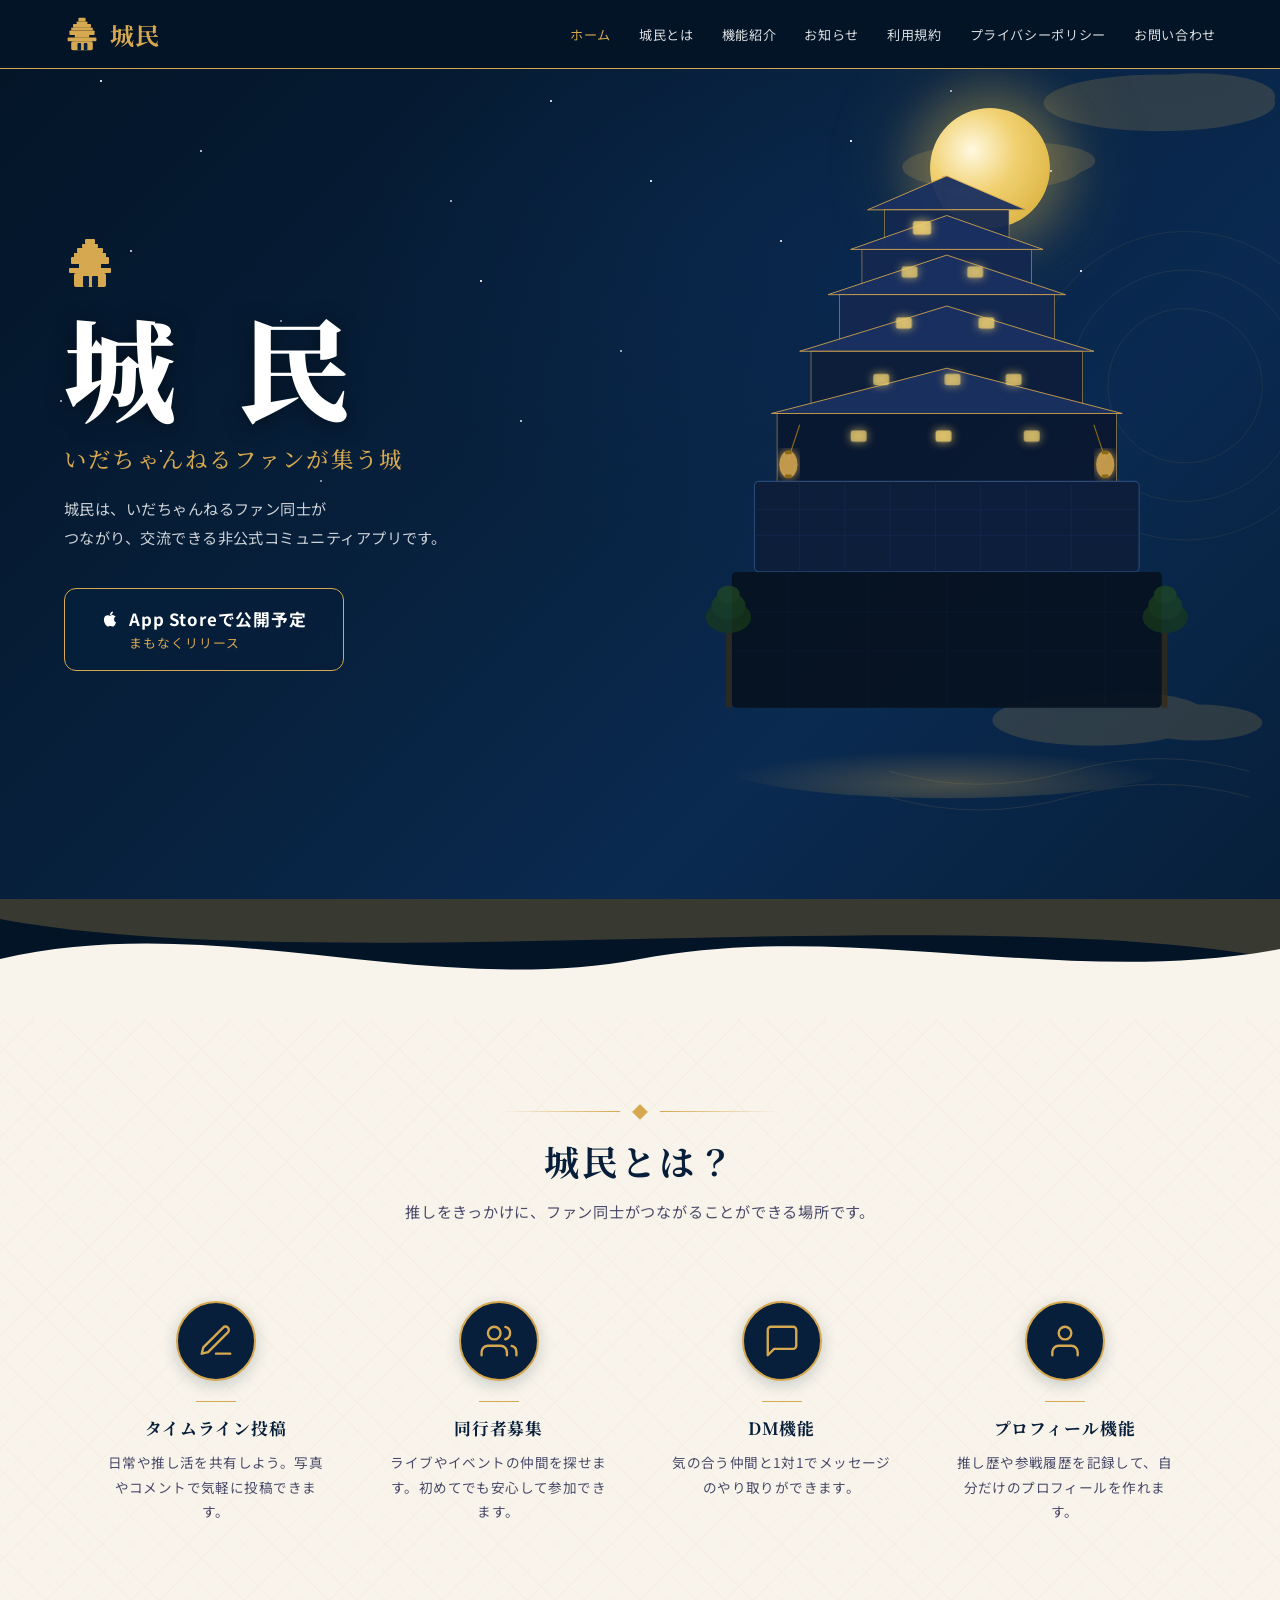
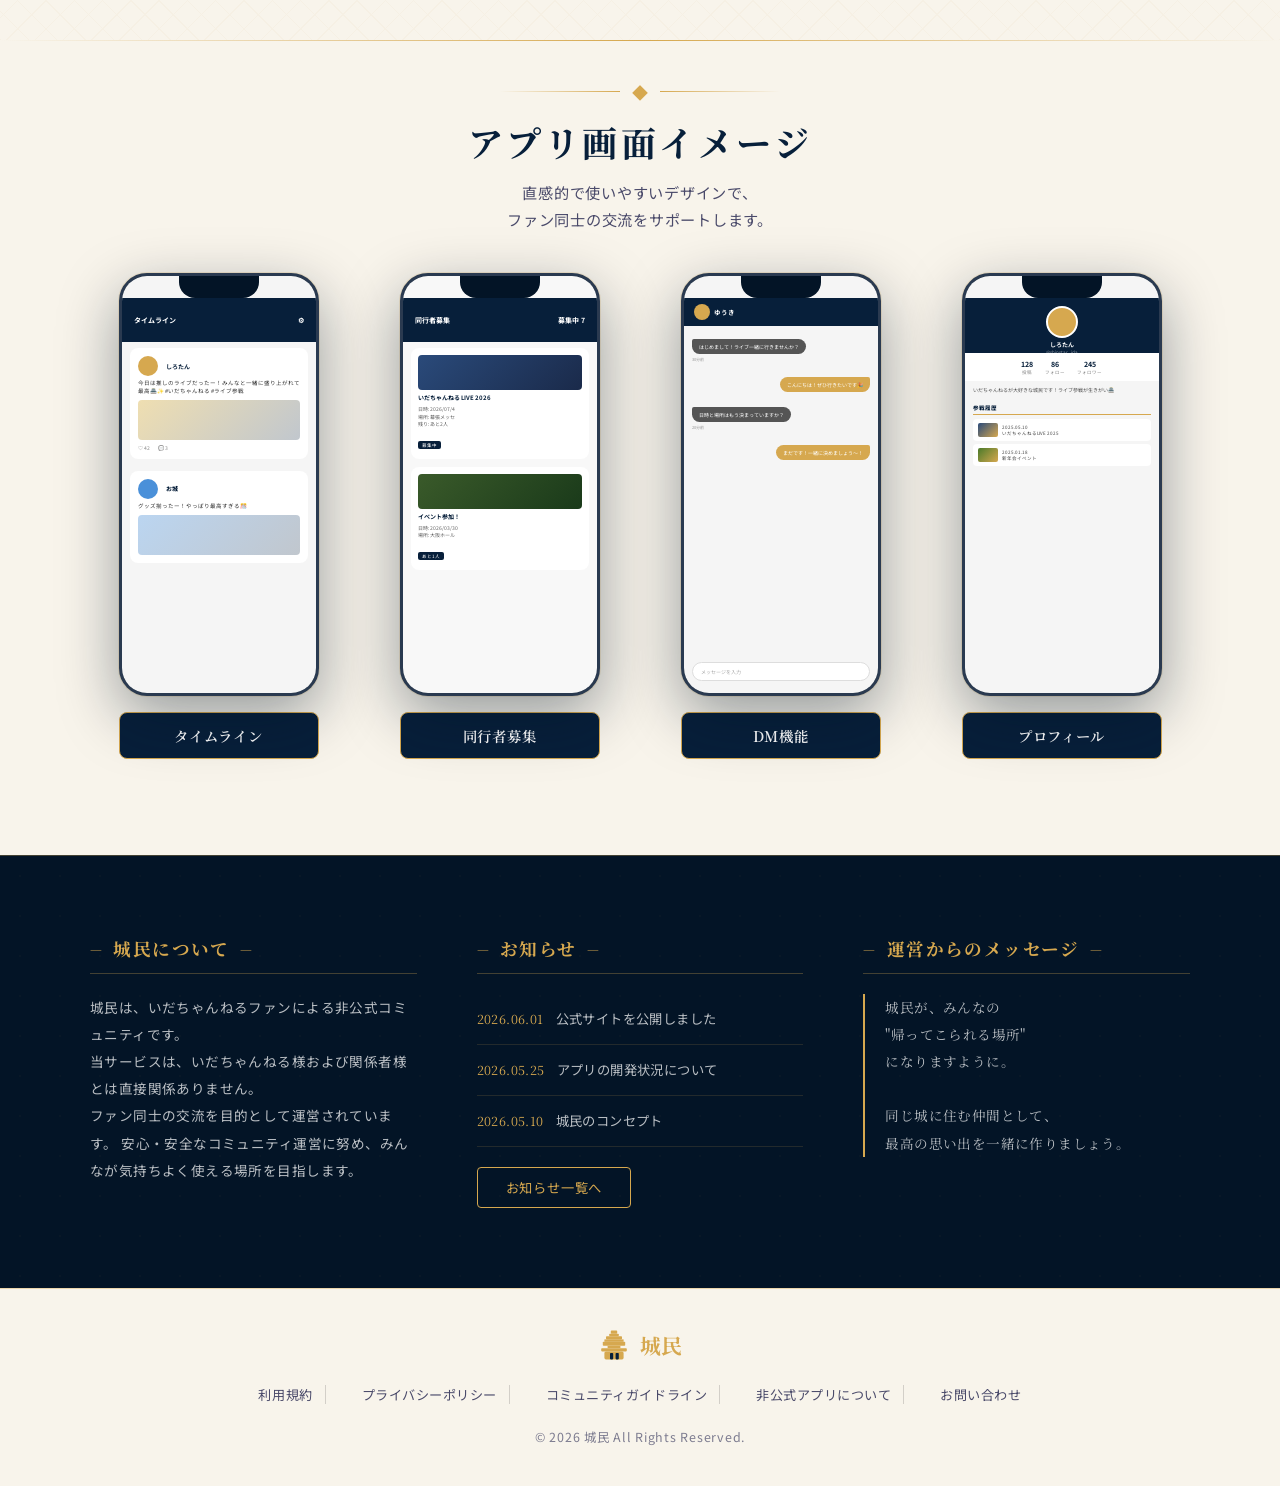
==== index.html @ 4296704d "Update news link to point to news.html" ====
<!DOCTYPE html>
<html lang="ja">
<head>
  <meta charset="UTF-8" />
  <meta name="viewport" content="width=device-width, initial-scale=1.0" />
  <title>城民 | いだちゃんねるファンコミュニティアプリ</title>
  <meta name="description" content="城民は、いだちゃんねるファン同士がつながり、交流できる非公式コミュニティアプリです。" />
  <link rel="stylesheet" href="style.css" />
</head>
<body>

<!-- ===== HEADER ===== -->
<header>
  <div class="header-inner">
    <a href="index.html" class="logo">
      <svg class="logo-icon" viewBox="0 0 40 40" fill="none" xmlns="http://www.w3.org/2000/svg">
        <rect x="16" y="2" width="8" height="4" rx="1" fill="#D6A84F"/>
        <rect x="14" y="6" width="12" height="3" rx="1" fill="#D6A84F"/>
        <rect x="10" y="9" width="20" height="4" rx="1" fill="#D6A84F"/>
        <rect x="8" y="13" width="24" height="3" fill="#D6A84F"/>
        <rect x="6" y="16" width="28" height="5" rx="1" fill="#D6A84F"/>
        <rect x="12" y="21" width="16" height="3" fill="#D6A84F"/>
        <rect x="4" y="24" width="32" height="4" rx="1" fill="#D6A84F"/>
        <rect x="8" y="28" width="24" height="10" rx="2" fill="#D6A84F"/>
        <rect x="15" y="30" width="4" height="8" rx="1" fill="#071F3A"/>
        <rect x="22" y="30" width="4" height="8" rx="1" fill="#071F3A"/>
      </svg>
      城民
    </a>
    <nav>
      <a href="index.html">ホーム</a>
      <a href="index.html#about">城民とは</a>
      <a href="index.html#features">機能紹介</a>
      <a href="index.html#news">お知らせ</a>
      <a href="terms.html">利用規約</a>
      <a href="privacy.html">プライバシーポリシー</a>
      <a href="contact.html">お問い合わせ</a>
    </nav>
    <button class="hamburger" id="hamburger" aria-label="メニュー" aria-expanded="false">
      <span></span><span></span><span></span>
    </button>
  </div>
</header>

<!-- モバイルナビ -->
<nav class="mobile-nav" id="mobile-nav" role="navigation">
  <a href="index.html">ホーム</a>
  <a href="index.html#about">城民とは</a>
  <a href="index.html#features">機能紹介</a>
  <a href="index.html#news">お知らせ</a>
  <a href="terms.html">利用規約</a>
  <a href="privacy.html">プライバシーポリシー</a>
  <a href="contact.html">お問い合わせ</a>
</nav>

<!-- ===== HERO ===== -->
<section class="hero">
  <!-- 背景エフェクト -->
  <div class="stars"></div>

  <!-- 月 -->
  <div class="moon"></div>

  <!-- 金の和柄雲 (SVG) -->
  <svg style="position:absolute;top:0;right:0;width:55%;height:100%;z-index:2;pointer-events:none;" viewBox="0 0 600 700" preserveAspectRatio="xMidYMid slice" xmlns="http://www.w3.org/2000/svg">
    <!-- 和柄の雲 -->
    <g opacity="0.18" fill="#D6A84F">
      <ellipse cx="480" cy="80" rx="90" ry="22"/>
      <ellipse cx="510" cy="75" rx="60" ry="18"/>
      <ellipse cx="450" cy="82" rx="55" ry="16"/>
      <ellipse cx="350" cy="130" rx="70" ry="18"/>
      <ellipse cx="380" cy="125" rx="50" ry="14"/>
      <ellipse cx="430" cy="560" rx="80" ry="20"/>
      <ellipse cx="460" cy="555" rx="55" ry="16"/>
      <ellipse cx="510" cy="562" rx="50" ry="14"/>
    </g>
    <!-- 和柄の細い線 -->
    <g stroke="#D6A84F" stroke-width="0.5" opacity="0.2" fill="none">
      <path d="M 20 20 Q 80 40 140 20 Q 200 0 260 20"/>
      <path d="M 20 40 Q 80 60 140 40 Q 200 20 260 40"/>
      <path d="M 550 600 Q 480 580 410 600 Q 340 620 270 600"/>
      <path d="M 550 620 Q 480 600 410 620 Q 340 640 270 620"/>
    </g>
    <!-- 波紋 -->
    <g stroke="#D6A84F" stroke-width="0.6" opacity="0.12" fill="none">
      <circle cx="500" cy="300" r="60"/>
      <circle cx="500" cy="300" r="90"/>
      <circle cx="500" cy="300" r="120"/>
    </g>
  </svg>

  <!-- 城のイラスト (SVG) -->
  <svg style="position:absolute;right:0;bottom:0;width:52%;height:88%;z-index:3;pointer-events:none;" viewBox="0 0 500 700" preserveAspectRatio="xMidYMax meet" xmlns="http://www.w3.org/2000/svg">
    <!-- グロー -->
    <defs>
      <filter id="glow">
        <feGaussianBlur stdDeviation="4" result="coloredBlur"/>
        <feMerge><feMergeNode in="coloredBlur"/><feMergeNode in="SourceGraphic"/></feMerge>
      </filter>
      <filter id="glow2">
        <feGaussianBlur stdDeviation="8" result="coloredBlur"/>
        <feMerge><feMergeNode in="coloredBlur"/><feMergeNode in="SourceGraphic"/></feMerge>
      </filter>
      <radialGradient id="castleGlow" cx="50%" cy="80%" r="50%">
        <stop offset="0%" stop-color="#D6A84F" stop-opacity="0.3"/>
        <stop offset="100%" stop-color="#D6A84F" stop-opacity="0"/>
      </radialGradient>
    </defs>
    <!-- 城の光の輪 -->
    <ellipse cx="250" cy="580" rx="200" ry="30" fill="url(#castleGlow)"/>
    <!-- 最上部の旗 -->
    <rect x="246" y="60" width="3" height="30" fill="#D6A84F" opacity="0.9"/>
    <polygon points="249,60 265,67 249,74" fill="#D6A84F" opacity="0.9"/>
    <!-- 天守閣 最上部屋根 -->
    <polygon points="180,90 250,60 320,90" fill="#1a3060" stroke="#D6A84F" stroke-width="0.8" opacity="0.95"/>
    <rect x="195" y="90" width="110" height="35" fill="#142850" stroke="#D6A84F" stroke-width="0.5" opacity="0.95"/>
    <!-- 2層目屋根 -->
    <polygon points="165,125 250,95 335,125" fill="#1a3060" stroke="#D6A84F" stroke-width="0.8" opacity="0.95"/>
    <rect x="175" y="125" width="150" height="40" fill="#142850" stroke="#D6A84F" stroke-width="0.5" opacity="0.95"/>
    <!-- 3層目屋根 -->
    <polygon points="145,165 250,130 355,165" fill="#1a3060" stroke="#D6A84F" stroke-width="0.8" opacity="0.95"/>
    <rect x="155" y="165" width="190" height="50" fill="#142850" stroke="#D6A84F" stroke-width="0.5" opacity="0.95"/>
    <!-- 4層目屋根 -->
    <polygon points="120,215 250,175 380,215" fill="#1a3060" stroke="#D6A84F" stroke-width="0.8" opacity="0.95"/>
    <rect x="130" y="215" width="240" height="55" fill="#0d1e3a" stroke="#D6A84F" stroke-width="0.5" opacity="0.95"/>
    <!-- 石垣基礎上部屋根 -->
    <polygon points="95,270 250,230 405,270" fill="#1a3060" stroke="#D6A84F" stroke-width="0.8" opacity="0.95"/>
    <rect x="100" y="270" width="300" height="60" fill="#0a1830" stroke="#D6A84F" stroke-width="0.5" opacity="0.95"/>
    <!-- 石垣 -->
    <rect x="80" y="330" width="340" height="80" rx="4" fill="#0d1e3a" stroke="#2a4a7a" stroke-width="1" opacity="0.95"/>
    <!-- 石垣の模様 -->
    <g stroke="#1a3060" stroke-width="0.7" opacity="0.6">
      <line x1="80" y1="355" x2="420" y2="355"/>
      <line x1="80" y1="378" x2="420" y2="378"/>
      <line x1="120" y1="330" x2="120" y2="410"/>
      <line x1="160" y1="330" x2="160" y2="410"/>
      <line x1="200" y1="330" x2="200" y2="410"/>
      <line x1="240" y1="330" x2="240" y2="410"/>
      <line x1="280" y1="330" x2="280" y2="410"/>
      <line x1="320" y1="330" x2="320" y2="410"/>
      <line x1="360" y1="330" x2="360" y2="410"/>
    </g>
    <!-- 土台 -->
    <rect x="60" y="410" width="380" height="120" rx="4" fill="#071220" opacity="0.95"/>
    <!-- 土台の石の模様 -->
    <g stroke="#0d1e3a" stroke-width="0.8" opacity="0.5">
      <line x1="60" y1="445" x2="440" y2="445"/>
      <line x1="60" y1="480" x2="440" y2="480"/>
      <line x1="110" y1="410" x2="110" y2="530"/>
      <line x1="180" y1="410" x2="180" y2="530"/>
      <line x1="250" y1="410" x2="250" y2="530"/>
      <line x1="320" y1="410" x2="320" y2="530"/>
      <line x1="390" y1="410" x2="390" y2="530"/>
    </g>
    <!-- 窓の光 -->
    <g filter="url(#glow)">
      <rect x="220" y="100" width="16" height="12" rx="2" fill="#f0d070" opacity="0.8"/>
      <rect x="210" y="140" width="14" height="10" rx="2" fill="#f0d070" opacity="0.7"/>
      <rect x="268" y="140" width="14" height="10" rx="2" fill="#f0d070" opacity="0.7"/>
      <rect x="205" y="185" width="14" height="10" rx="2" fill="#f0d070" opacity="0.75"/>
      <rect x="278" y="185" width="14" height="10" rx="2" fill="#f0d070" opacity="0.75"/>
      <rect x="185" y="235" width="14" height="10" rx="2" fill="#f0d070" opacity="0.7"/>
      <rect x="248" y="235" width="14" height="10" rx="2" fill="#f0d070" opacity="0.7"/>
      <rect x="302" y="235" width="14" height="10" rx="2" fill="#f0d070" opacity="0.7"/>
      <rect x="165" y="285" width="14" height="10" rx="2" fill="#f0d070" opacity="0.7"/>
      <rect x="240" y="285" width="14" height="10" rx="2" fill="#f0d070" opacity="0.8"/>
      <rect x="318" y="285" width="14" height="10" rx="2" fill="#f0d070" opacity="0.7"/>
    </g>
    <!-- 提灯 左 -->
    <line x1="120" y1="280" x2="110" y2="310" stroke="#8B6914" stroke-width="1"/>
    <ellipse cx="110" cy="315" rx="8" ry="12" fill="#D6A84F" filter="url(#glow)" opacity="0.9"/>
    <rect x="107" y="303" width="6" height="3" rx="1" fill="#8B6914"/>
    <rect x="107" y="324" width="6" height="3" rx="1" fill="#8B6914"/>
    <!-- 提灯 右 -->
    <line x1="380" y1="280" x2="390" y2="310" stroke="#8B6914" stroke-width="1"/>
    <ellipse cx="390" cy="315" rx="8" ry="12" fill="#D6A84F" filter="url(#glow)" opacity="0.9"/>
    <rect x="387" y="303" width="6" height="3" rx="1" fill="#8B6914"/>
    <rect x="387" y="324" width="6" height="3" rx="1" fill="#8B6914"/>
    <!-- 縁取りの金色ライン -->
    <g stroke="#D6A84F" stroke-width="0.8" fill="none" opacity="0.5">
      <line x1="195" y1="90" x2="305" y2="90"/>
      <line x1="175" y1="125" x2="325" y2="125"/>
      <line x1="155" y1="165" x2="345" y2="165"/>
      <line x1="130" y1="215" x2="370" y2="215"/>
      <line x1="100" y1="270" x2="400" y2="270"/>
    </g>
    <!-- 松の木 左 -->
    <g opacity="0.7">
      <rect x="55" y="460" width="5" height="70" fill="#3a2a10"/>
      <ellipse cx="57" cy="450" rx="20" ry="14" fill="#1a3a1a"/>
      <ellipse cx="57" cy="440" rx="15" ry="12" fill="#1e441e"/>
      <ellipse cx="57" cy="430" rx="10" ry="8" fill="#224a22"/>
    </g>
    <!-- 松の木 右 -->
    <g opacity="0.7">
      <rect x="440" y="460" width="5" height="70" fill="#3a2a10"/>
      <ellipse cx="443" cy="450" rx="20" ry="14" fill="#1a3a1a"/>
      <ellipse cx="443" cy="440" rx="15" ry="12" fill="#1e441e"/>
      <ellipse cx="443" cy="430" rx="10" ry="8" fill="#224a22"/>
    </g>
  </svg>

  <!-- ヒーローコンテンツ -->
  <div class="hero-content">
    <div class="hero-left">
      <!-- 城アイコン -->
      <svg class="hero-castle-icon" viewBox="0 0 52 52" fill="none" xmlns="http://www.w3.org/2000/svg">
        <rect x="21" y="2" width="10" height="5" rx="1" fill="#D6A84F"/>
        <rect x="18" y="7" width="16" height="4" rx="1" fill="#D6A84F"/>
        <rect x="13" y="11" width="26" height="5" rx="1" fill="#D6A84F"/>
        <rect x="10" y="16" width="32" height="4" fill="#D6A84F"/>
        <rect x="7" y="20" width="38" height="7" rx="1" fill="#D6A84F"/>
        <rect x="15" y="27" width="22" height="4" fill="#D6A84F"/>
        <rect x="5" y="31" width="42" height="5" rx="1" fill="#D6A84F"/>
        <rect x="10" y="36" width="32" height="14" rx="2" fill="#D6A84F"/>
        <rect x="19" y="39" width="6" height="11" rx="1" fill="#071F3A"/>
        <rect x="28" y="39" width="6" height="11" rx="1" fill="#071F3A"/>
      </svg>

      <h1 class="hero-title">城&nbsp;民</h1>
      <p class="hero-subtitle">いだちゃんねるファンが集う城</p>
      <p class="hero-desc">
        城民は、いだちゃんねるファン同士が<br>
        つながり、交流できる非公式コミュニティアプリです。
      </p>

      <a href="#" class="cta-btn" role="button">
        <span class="cta-btn-main">
          <svg width="18" height="18" viewBox="0 0 24 24" fill="white"><path d="M18.71 19.5c-.83 1.24-1.71 2.45-3.05 2.47-1.34.03-1.77-.79-3.29-.79-1.53 0-2 .77-3.27.82-1.31.05-2.3-1.32-3.14-2.53C4.25 17 2.94 12.45 4.7 9.39c.87-1.52 2.43-2.48 4.12-2.51 1.28-.02 2.5.87 3.29.87.78 0 2.26-1.07 3.8-.91.65.03 2.47.26 3.64 1.98-.09.06-2.17 1.28-2.15 3.81.03 3.02 2.65 4.03 2.68 4.04-.03.07-.42 1.44-1.38 2.83M13 3.5c.73-.83 1.94-1.46 2.94-1.5.13 1.17-.34 2.35-1.04 3.19-.69.85-1.83 1.51-2.95 1.42-.15-1.15.41-2.35 1.05-3.11z"/></svg>
          App Storeで公開予定
        </span>
        <span class="cta-btn-sub">まもなくリリース</span>
      </a>
    </div>
  </div>
</section>

<!-- ===== WAVE DIVIDER ===== -->
<div class="wave-divider">
  <svg viewBox="0 0 1440 120" preserveAspectRatio="none" xmlns="http://www.w3.org/2000/svg">
    <!-- 金色の上部カーブ -->
    <path d="M0,20 C360,80 1080,0 1440,60 L1440,0 L0,0 Z" fill="#D6A84F" opacity="0.25"/>
    <!-- クリームの大きな波 -->
    <path d="M0,60 C240,10 480,100 720,60 C960,20 1200,90 1440,50 L1440,120 L0,120 Z" fill="#F8F4EB"/>
  </svg>
</div>

<!-- ===== 城民とは？ ===== -->
<section class="about-section" id="about">
  <div class="about-inner">
    <div class="gold-line-deco"><span>◆</span></div>
    <h2 class="section-title">城民とは？</h2>
    <p class="section-sub">推しをきっかけに、ファン同士がつながることができる場所です。</p>

    <div class="features-grid" id="features">
      <!-- 機能1 -->
      <div class="feature-card fade-in">
        <div class="feature-icon-wrap">
          <svg viewBox="0 0 24 24" xmlns="http://www.w3.org/2000/svg">
            <path d="M12 20h9" stroke-linecap="round" stroke-linejoin="round"/>
            <path d="M16.5 3.5a2.121 2.121 0 013 3L7 19l-4 1 1-4L16.5 3.5z" stroke-linecap="round" stroke-linejoin="round"/>
          </svg>
        </div>
        <div class="feature-gold-line"></div>
        <h3 class="feature-title">タイムライン投稿</h3>
        <p class="feature-desc">日常や推し活を共有しよう。写真やコメントで気軽に投稿できます。</p>
      </div>

      <!-- 機能2 -->
      <div class="feature-card fade-in">
        <div class="feature-icon-wrap">
          <svg viewBox="0 0 24 24" xmlns="http://www.w3.org/2000/svg">
            <path d="M17 21v-2a4 4 0 00-4-4H5a4 4 0 00-4 4v2" stroke-linecap="round" stroke-linejoin="round"/>
            <circle cx="9" cy="7" r="4" stroke-linecap="round" stroke-linejoin="round"/>
            <path d="M23 21v-2a4 4 0 00-3-3.87" stroke-linecap="round" stroke-linejoin="round"/>
            <path d="M16 3.13a4 4 0 010 7.75" stroke-linecap="round" stroke-linejoin="round"/>
          </svg>
        </div>
        <div class="feature-gold-line"></div>
        <h3 class="feature-title">同行者募集</h3>
        <p class="feature-desc">ライブやイベントの仲間を探せます。初めてでも安心して参加できます。</p>
      </div>

      <!-- 機能3 -->
      <div class="feature-card fade-in">
        <div class="feature-icon-wrap">
          <svg viewBox="0 0 24 24" xmlns="http://www.w3.org/2000/svg">
            <path d="M21 15a2 2 0 01-2 2H7l-4 4V5a2 2 0 012-2h14a2 2 0 012 2z" stroke-linecap="round" stroke-linejoin="round"/>
          </svg>
        </div>
        <div class="feature-gold-line"></div>
        <h3 class="feature-title">DM機能</h3>
        <p class="feature-desc">気の合う仲間と1対1でメッセージのやり取りができます。</p>
      </div>

      <!-- 機能4 -->
      <div class="feature-card fade-in">
        <div class="feature-icon-wrap">
          <svg viewBox="0 0 24 24" xmlns="http://www.w3.org/2000/svg">
            <path d="M20 21v-2a4 4 0 00-4-4H8a4 4 0 00-4 4v2" stroke-linecap="round" stroke-linejoin="round"/>
            <circle cx="12" cy="7" r="4" stroke-linecap="round" stroke-linejoin="round"/>
          </svg>
        </div>
        <div class="feature-gold-line"></div>
        <h3 class="feature-title">プロフィール機能</h3>
        <p class="feature-desc">推し歴や参戦履歴を記録して、自分だけのプロフィールを作れます。</p>
      </div>
    </div>
  </div>
</section>

<!-- ===== アプリ画面イメージ ===== -->
<section class="screens-section">
  <div class="screens-inner">
    <div class="gold-line-deco"><span>◆</span></div>
    <h2 class="section-title">アプリ画面イメージ</h2>
    <p class="section-sub" style="margin-bottom:40px;">直感的で使いやすいデザインで、<br>ファン同士の交流をサポートします。</p>

    <div class="screens-grid">

      <!-- タイムライン -->
      <div class="screen-item fade-in">
        <div class="iphone-mock">
          <div class="iphone-screen screen-timeline">
            <div class="screen-header-bar">
              <span>タイムライン</span>
              <span>⚙</span>
            </div>
            <!-- 投稿1 -->
            <div class="screen-post">
              <div style="display:flex;align-items:center;margin-bottom:4px;">
                <div class="screen-post-avatar" style="background:#D6A84F;"></div>
                <div class="screen-post-name" style="font-size:6px;font-weight:bold;color:#071F3A;margin-left:4px;">しろたん</div>
              </div>
              <div class="screen-post-text">今日は推しのライブだったー！みんなと一緒に盛り上がれて最高🏯✨ #いだちゃんねる #ライブ参戦</div>
              <div class="screen-post-img"></div>
              <div class="screen-post-actions">
                <span>♡ 42</span>
                <span>💬 3</span>
              </div>
            </div>
            <!-- 投稿2 -->
            <div class="screen-post">
              <div style="display:flex;align-items:center;margin-bottom:4px;">
                <div class="screen-post-avatar" style="background:#4a90d9;"></div>
                <div class="screen-post-name" style="font-size:6px;font-weight:bold;color:#071F3A;margin-left:4px;">お城</div>
              </div>
              <div class="screen-post-text">グッズ揃ったー！やっぱり最高すぎる🎊</div>
              <div class="screen-post-img" style="background:linear-gradient(135deg,#4a90d960,#071F3A40);"></div>
            </div>
          </div>
        </div>
        <div class="screen-label-btn">タイムライン</div>
      </div>

      <!-- 同行者募集 -->
      <div class="screen-item fade-in">
        <div class="iphone-mock">
          <div class="iphone-screen screen-recruit">
            <div class="screen-header-bar">
              <span>同行者募集</span>
              <span>募集中 7</span>
            </div>
            <div class="screen-recruit-card">
              <div class="screen-recruit-thumb"></div>
              <div class="screen-recruit-title">いだちゃんねる LIVE 2026</div>
              <div class="screen-recruit-info">日時: 2026/07/4<br>場所: 幕張メッセ<br>残り: あと2人</div>
              <div class="screen-recruit-badge">募集中</div>
            </div>
            <div class="screen-recruit-card" style="margin-top:2px;">
              <div class="screen-recruit-thumb" style="background:linear-gradient(135deg,#3a5a2a,#1a3a1a);"></div>
              <div class="screen-recruit-title">イベント参加！</div>
              <div class="screen-recruit-info">日時: 2026/03/30<br>場所: 大阪ホール</div>
              <div class="screen-recruit-badge">あと1人</div>
            </div>
          </div>
        </div>
        <div class="screen-label-btn">同行者募集</div>
      </div>

      <!-- DM機能 -->
      <div class="screen-item fade-in">
        <div class="iphone-mock">
          <div class="iphone-screen screen-dm">
            <div class="screen-dm-header">
              <div class="screen-dm-avatar"></div>
              <span>ゆうき</span>
            </div>
            <div style="padding: 4px 0; display:flex; flex-direction:column; gap:5px; margin-top:4px;">
              <div class="screen-msg them">
                <div class="screen-bubble">はじめまして！ライブ一緒に行きませんか？</div>
                <span style="font-size:4px;color:#999;margin-top:2px;">30分前</span>
              </div>
              <div class="screen-msg me">
                <div class="screen-bubble" style="background:#D6A84F;">こんにちは！ぜひ行きたいです🎉</div>
              </div>
              <div class="screen-msg them">
                <div class="screen-bubble">日時と場所はもう決まっていますか？</div>
                <span style="font-size:4px;color:#999;margin-top:2px;">20分前</span>
              </div>
              <div class="screen-msg me">
                <div class="screen-bubble" style="background:#D6A84F;">まだです！一緒に決めましょう〜！</div>
              </div>
            </div>
            <div style="position:absolute;bottom:12px;left:8px;right:8px;background:white;border-radius:10px;padding:5px 8px;font-size:5px;color:#aaa;border:0.5px solid #ddd;">メッセージを入力</div>
          </div>
        </div>
        <div class="screen-label-btn">DM機能</div>
      </div>

      <!-- プロフィール -->
      <div class="screen-item fade-in">
        <div class="iphone-mock">
          <div class="iphone-screen screen-profile">
            <div class="screen-profile-header">
              <div class="screen-profile-avatar"></div>
              <div class="screen-profile-name">しろたん</div>
              <div style="font-size:4.5px;color:rgba(255,255,255,0.6);">@shinstar_ida</div>
            </div>
            <div class="screen-profile-stats">
              <div class="screen-stat">
                <div class="screen-stat-num">128</div>
                <div class="screen-stat-label">投稿</div>
              </div>
              <div class="screen-stat">
                <div class="screen-stat-num">86</div>
                <div class="screen-stat-label">フォロー</div>
              </div>
              <div class="screen-stat">
                <div class="screen-stat-num">245</div>
                <div class="screen-stat-label">フォロワー</div>
              </div>
            </div>
            <div style="padding:5px 8px;font-size:5px;color:#555;line-height:1.5;">いだちゃんねるが大好きな城民です！ライブ参戦が生きがい🏯</div>
            <div class="screen-profile-section">
              <div class="screen-profile-section-title">参戦履歴</div>
              <div class="screen-history-item">
                <div class="screen-history-thumb"></div>
                <div class="screen-history-text">2025.05.10<br>いだちゃんねるLIVE 2025</div>
              </div>
              <div class="screen-history-item">
                <div class="screen-history-thumb" style="background:linear-gradient(135deg,#4a7a2a,#D6A84F);"></div>
                <div class="screen-history-text">2025.01.18<br>新年会イベント</div>
              </div>
            </div>
          </div>
        </div>
        <div class="screen-label-btn">プロフィール</div>
      </div>

    </div>
  </div>
</section>

<!-- ===== DARK SECTION ===== -->
<section class="dark-section" id="news">
  <div class="dark-inner">

    <!-- 左：城民について -->
    <div class="dark-col">
      <h3 class="dark-col-title">城民について</h3>
      <p>
        城民は、いだちゃんねるファンによる非公式コミュニティです。<br>
        当サービスは、いだちゃんねる様および関係者様とは直接関係ありません。<br>
        ファン同士の交流を目的として運営されています。
        安心・安全なコミュニティ運営に努め、みんなが気持ちよく使える場所を目指します。
      </p>
    </div>

    <!-- 中央：お知らせ -->
    <div class="dark-col">
      <h3 class="dark-col-title">お知らせ</h3>
      <ul class="news-list">
        <li><span class="news-date">2026.06.01</span>公式サイトを公開しました</li>
        <li><span class="news-date">2026.05.25</span>アプリの開発状況について</li>
        <li><span class="news-date">2026.05.10</span>城民のコンセプト</li>
      </ul>
      <a href="news.html" class="news-btn">お知らせ一覧へ</a>
    </div>

    <!-- 右：運営からのメッセージ -->
    <div class="dark-col">
      <h3 class="dark-col-title">運営からのメッセージ</h3>
      <p class="dark-message">
        城民が、みんなの<br>
        "帰ってこられる場所"<br>
        になりますように。<br><br>
        同じ城に住む仲間として、<br>
        最高の思い出を一緒に作りましょう。
      </p>
    </div>

  </div>
</section>

<!-- ===== FOOTER ===== -->
<footer>
  <div class="footer-inner">
    <a href="index.html" class="footer-logo">
      <svg width="32" height="32" viewBox="0 0 40 40" fill="none" xmlns="http://www.w3.org/2000/svg">
        <rect x="16" y="2" width="8" height="4" rx="1" fill="#D6A84F"/>
        <rect x="14" y="6" width="12" height="3" rx="1" fill="#D6A84F"/>
        <rect x="10" y="9" width="20" height="4" rx="1" fill="#D6A84F"/>
        <rect x="8" y="13" width="24" height="3" fill="#D6A84F"/>
        <rect x="6" y="16" width="28" height="5" rx="1" fill="#D6A84F"/>
        <rect x="12" y="21" width="16" height="3" fill="#D6A84F"/>
        <rect x="4" y="24" width="32" height="4" rx="1" fill="#D6A84F"/>
        <rect x="8" y="28" width="24" height="10" rx="2" fill="#D6A84F"/>
        <rect x="15" y="30" width="4" height="8" rx="1" fill="#071F3A"/>
        <rect x="22" y="30" width="4" height="8" rx="1" fill="#071F3A"/>
      </svg>
      城民
    </a>
    <div class="footer-links">
      <a href="terms.html">利用規約</a>
      <a href="privacy.html">プライバシーポリシー</a>
      <a href="guideline.html">コミュニティガイドライン</a>
      <a href="unofficial.html">非公式アプリについて</a>
      <a href="contact.html">お問い合わせ</a>
    </div>
    <p class="footer-copy">© 2026 城民 All Rights Reserved.</p>
  </div>
</footer>

<script src="script.js"></script>
</body>
</html>
---- style.css ----
/* ===================================
   城民 Official Site - style.css
   =================================== */

@import url('https://fonts.googleapis.com/css2?family=Noto+Serif+JP:wght@300;400;500;600;700;900&family=Noto+Sans+JP:wght@300;400;500;700&display=swap');

:root {
  --navy: #071F3A;
  --navy-dark: #031426;
  --gold: #D6A84F;
  --gold-light: #e8c97a;
  --gold-dark: #a87d2a;
  --cream: #F8F4EB;
  --cream-dark: #ede8d8;
  --card-white: #FFFFFCF7;
  --text-dark: #1a1a2e;
  --text-mid: #4a4a6a;
}

* {
  margin: 0;
  padding: 0;
  box-sizing: border-box;
}

html {
  scroll-behavior: smooth;
}

body {
  font-family: 'Noto Sans JP', sans-serif;
  color: var(--text-dark);
  background: var(--cream);
  overflow-x: hidden;
}

/* ===== TYPOGRAPHY ===== */
h1, h2, h3, h4 {
  font-family: 'Noto Serif JP', serif;
}

/* ===== HEADER ===== */
header {
  background: var(--navy-dark);
  position: fixed;
  top: 0;
  left: 0;
  right: 0;
  z-index: 1000;
  border-bottom: 1px solid var(--gold);
}

.header-inner {
  max-width: 1200px;
  margin: 0 auto;
  padding: 0 24px;
  height: 68px;
  display: flex;
  align-items: center;
  justify-content: space-between;
}

.logo {
  display: flex;
  align-items: center;
  gap: 10px;
  text-decoration: none;
  color: var(--gold);
  font-family: 'Noto Serif JP', serif;
  font-size: 1.5rem;
  font-weight: 700;
  letter-spacing: 0.05em;
}

.logo-icon {
  width: 36px;
  height: 36px;
}

nav {
  display: flex;
  align-items: center;
  gap: 28px;
}

nav a {
  color: rgba(255,255,255,0.85);
  text-decoration: none;
  font-size: 0.82rem;
  letter-spacing: 0.05em;
  transition: color 0.2s;
  white-space: nowrap;
}

nav a:hover {
  color: var(--gold);
}

.hamburger {
  display: none;
  flex-direction: column;
  gap: 5px;
  cursor: pointer;
  padding: 8px;
  background: none;
  border: none;
}

.hamburger span {
  display: block;
  width: 24px;
  height: 2px;
  background: var(--gold);
  transition: all 0.3s;
}

.mobile-nav {
  display: none;
  position: fixed;
  top: 68px;
  left: 0;
  right: 0;
  background: var(--navy-dark);
  border-top: 1px solid rgba(214,168,79,0.3);
  z-index: 999;
  padding: 20px 0;
  flex-direction: column;
}

.mobile-nav.open {
  display: flex;
}

.mobile-nav a {
  color: rgba(255,255,255,0.85);
  text-decoration: none;
  font-size: 1rem;
  padding: 14px 32px;
  border-bottom: 1px solid rgba(214,168,79,0.15);
  transition: color 0.2s, background 0.2s;
}

.mobile-nav a:hover {
  color: var(--gold);
  background: rgba(214,168,79,0.05);
}

/* ===== HERO ===== */
.hero {
  min-height: 100vh;
  background: var(--navy-dark);
  position: relative;
  overflow: hidden;
  display: flex;
  align-items: center;
  padding-top: 68px;
}

/* 夜空の背景グラデーション */
.hero::before {
  content: '';
  position: absolute;
  inset: 0;
  background: 
    radial-gradient(ellipse 60% 50% at 70% 30%, rgba(10,40,80,0.8) 0%, transparent 70%),
    linear-gradient(135deg, #031426 0%, #071F3A 40%, #0a2a50 70%, #071F3A 100%);
  z-index: 0;
}

/* 星のエフェクト */
.stars {
  position: absolute;
  inset: 0;
  z-index: 1;
  overflow: hidden;
}

.stars::before,
.stars::after {
  content: '';
  position: absolute;
  width: 2px;
  height: 2px;
  border-radius: 50%;
  background: white;
  box-shadow:
    100px 80px 0 rgba(255,255,255,0.8),
    200px 150px 0 rgba(255,255,255,0.6),
    350px 50px 0 rgba(255,255,255,0.9),
    450px 200px 0 rgba(255,255,255,0.5),
    550px 100px 0 rgba(255,255,255,0.7),
    650px 180px 0 rgba(255,255,255,0.8),
    750px 60px 0 rgba(255,255,255,0.6),
    850px 140px 0 rgba(255,255,255,0.9),
    950px 90px 0 rgba(255,255,255,0.5),
    1050px 170px 0 rgba(255,255,255,0.7),
    130px 250px 0 rgba(255,255,255,0.6),
    280px 320px 0 rgba(255,255,255,0.4),
    480px 280px 0 rgba(255,255,255,0.8),
    620px 350px 0 rgba(255,255,255,0.5),
    780px 240px 0 rgba(255,255,255,0.7),
    920px 310px 0 rgba(255,255,255,0.6),
    1080px 270px 0 rgba(255,255,255,0.8),
    60px 400px 0 rgba(255,255,255,0.5),
    160px 450px 0 rgba(255,255,255,0.7),
    320px 480px 0 rgba(255,255,255,0.4),
    520px 420px 0 rgba(255,255,255,0.6);
}

/* 金の和柄雲 */
.hero-clouds {
  position: absolute;
  inset: 0;
  z-index: 2;
  pointer-events: none;
}

/* 月 */
.moon {
  position: absolute;
  width: 120px;
  height: 120px;
  border-radius: 50%;
  background: radial-gradient(circle at 35% 35%, #fff9e0, #f0d070 40%, #d4a830);
  top: 12%;
  right: 18%;
  box-shadow: 0 0 40px 20px rgba(240,200,80,0.25), 0 0 80px 40px rgba(240,200,80,0.1);
  z-index: 3;
}

/* 城のSVGイラスト代替 - CSSで城っぽい形 */
.castle-visual {
  position: absolute;
  right: 0;
  bottom: 0;
  width: 55%;
  height: 90%;
  z-index: 3;
  display: flex;
  align-items: flex-end;
  justify-content: center;
}

.castle-svg-wrap {
  width: 100%;
  height: 100%;
  position: relative;
}

/* 提灯 */
.lantern {
  position: absolute;
  z-index: 5;
}

.lantern-body {
  width: 22px;
  height: 38px;
  border-radius: 50% / 40%;
  display: flex;
  align-items: center;
  justify-content: center;
  position: relative;
}

.lantern-1 {
  right: 8%;
  top: 30%;
}
.lantern-2 {
  right: 22%;
  top: 42%;
}
.lantern-3 {
  right: 38%;
  top: 25%;
}

/* ヒーローコンテンツ */
.hero-content {
  position: relative;
  z-index: 10;
  max-width: 1200px;
  margin: 0 auto;
  padding: 60px 24px 120px;
  width: 100%;
}

.hero-left {
  max-width: 520px;
}

.hero-castle-icon {
  width: 52px;
  height: 52px;
  margin-bottom: 16px;
}

.hero-title {
  font-family: 'Noto Serif JP', serif;
  font-size: clamp(4rem, 10vw, 7rem);
  font-weight: 900;
  color: #ffffff;
  letter-spacing: 0.15em;
  line-height: 1;
  margin-bottom: 20px;
  text-shadow: 0 2px 20px rgba(0,0,0,0.5);
}

.hero-subtitle {
  font-family: 'Noto Serif JP', serif;
  font-size: clamp(1.1rem, 2.5vw, 1.4rem);
  color: var(--gold);
  letter-spacing: 0.1em;
  margin-bottom: 20px;
  font-weight: 500;
}

.hero-desc {
  font-size: 0.95rem;
  color: rgba(255,255,255,0.8);
  line-height: 1.9;
  margin-bottom: 36px;
  letter-spacing: 0.03em;
}

.cta-btn {
  display: inline-flex;
  flex-direction: column;
  align-items: flex-start;
  gap: 2px;
  background: rgba(7,31,58,0.85);
  border: 1.5px solid var(--gold);
  color: #fff;
  padding: 18px 36px;
  border-radius: 12px;
  text-decoration: none;
  transition: all 0.3s;
  backdrop-filter: blur(4px);
  cursor: pointer;
}

.cta-btn:hover {
  background: rgba(214,168,79,0.15);
  box-shadow: 0 0 20px rgba(214,168,79,0.3);
  transform: translateY(-2px);
}

.cta-btn-main {
  font-size: 1.05rem;
  font-weight: 700;
  letter-spacing: 0.05em;
  display: flex;
  align-items: center;
  gap: 10px;
}

.cta-btn-sub {
  font-size: 0.8rem;
  color: var(--gold);
  letter-spacing: 0.08em;
  margin-left: 28px;
}

/* ===== WAVE DIVIDER ===== */
.wave-divider {
  position: relative;
  height: 120px;
  background: var(--navy-dark);
  margin-top: -1px;
}

.wave-divider svg {
  position: absolute;
  bottom: 0;
  left: 0;
  width: 100%;
  height: 100%;
}

/* ===== GOLD DECORATIVE LINE ===== */
.gold-line-deco {
  display: flex;
  align-items: center;
  justify-content: center;
  gap: 12px;
  margin-bottom: 12px;
}

.gold-line-deco::before,
.gold-line-deco::after {
  content: '';
  flex: 1;
  max-width: 120px;
  height: 1px;
  background: linear-gradient(to right, transparent, var(--gold));
}

.gold-line-deco::after {
  background: linear-gradient(to left, transparent, var(--gold));
}

.gold-line-deco span {
  color: var(--gold);
  font-size: 1rem;
}

/* ===== SECTION COMMON ===== */
.section-title {
  font-family: 'Noto Serif JP', serif;
  font-size: clamp(1.6rem, 4vw, 2.2rem);
  font-weight: 700;
  color: var(--navy);
  text-align: center;
  letter-spacing: 0.1em;
  margin-bottom: 12px;
}

.section-sub {
  text-align: center;
  color: var(--text-mid);
  font-size: 0.95rem;
  letter-spacing: 0.05em;
  line-height: 1.8;
  margin-bottom: 56px;
}

/* ===== 城民とは？ ===== */
.about-section {
  background: var(--cream);
  padding: 80px 24px 96px;
  position: relative;
}

/* 和柄背景 */
.about-section::before {
  content: '';
  position: absolute;
  inset: 0;
  opacity: 0.04;
  background-image: 
    repeating-linear-gradient(
      45deg,
      var(--gold) 0px,
      var(--gold) 1px,
      transparent 1px,
      transparent 20px
    ),
    repeating-linear-gradient(
      -45deg,
      var(--gold) 0px,
      var(--gold) 1px,
      transparent 1px,
      transparent 20px
    );
  pointer-events: none;
}

.about-inner {
  max-width: 1100px;
  margin: 0 auto;
  position: relative;
}

.features-grid {
  display: grid;
  grid-template-columns: repeat(4, 1fr);
  gap: 32px;
}

.feature-card {
  text-align: center;
  padding: 20px 12px;
}

.feature-icon-wrap {
  width: 80px;
  height: 80px;
  border-radius: 50%;
  background: var(--navy);
  display: flex;
  align-items: center;
  justify-content: center;
  margin: 0 auto 20px;
  border: 2px solid var(--gold);
  box-shadow: 0 4px 16px rgba(7,31,58,0.2);
}

.feature-icon-wrap svg {
  width: 38px;
  height: 38px;
  stroke: var(--gold);
  fill: none;
  stroke-width: 1.5;
}

.feature-gold-line {
  width: 40px;
  height: 1px;
  background: var(--gold);
  margin: 0 auto 14px;
}

.feature-title {
  font-family: 'Noto Serif JP', serif;
  font-size: 1.05rem;
  font-weight: 700;
  color: var(--navy);
  margin-bottom: 10px;
  letter-spacing: 0.05em;
}

.feature-desc {
  font-size: 0.85rem;
  color: var(--text-mid);
  line-height: 1.8;
  letter-spacing: 0.03em;
}

/* ===== APP SCREENSHOTS ===== */
.screens-section {
  background: var(--cream);
  padding: 40px 24px 96px;
  position: relative;
}

.screens-section::before {
  content: '';
  position: absolute;
  top: 0;
  left: 0;
  right: 0;
  height: 1px;
  background: linear-gradient(to right, transparent, var(--gold), transparent);
}

.screens-inner {
  max-width: 1100px;
  margin: 0 auto;
}

.screens-grid {
  display: grid;
  grid-template-columns: repeat(4, 1fr);
  gap: 24px;
}

.screen-item {
  display: flex;
  flex-direction: column;
  align-items: center;
  gap: 16px;
}

/* iPhoneモックアップ */
.iphone-mock {
  width: 100%;
  max-width: 200px;
  aspect-ratio: 9/19;
  background: var(--navy-dark);
  border-radius: 28px;
  border: 3px solid #2a3a50;
  position: relative;
  overflow: hidden;
  box-shadow: 
    0 20px 60px rgba(3,20,38,0.4),
    inset 0 1px 0 rgba(255,255,255,0.1),
    0 0 0 1px rgba(214,168,79,0.2);
}

.iphone-mock::before {
  content: '';
  position: absolute;
  top: 0;
  left: 50%;
  transform: translateX(-50%);
  width: 80px;
  height: 22px;
  background: var(--navy-dark);
  border-radius: 0 0 16px 16px;
  z-index: 10;
}

.iphone-screen {
  position: absolute;
  inset: 0;
  display: flex;
  flex-direction: column;
}

/* タイムライン画面 */
.screen-timeline {
  background: #f5f5f5;
}

.screen-header-bar {
  background: var(--navy);
  height: 44px;
  padding: 8px 12px;
  display: flex;
  align-items: center;
  justify-content: space-between;
  margin-top: 22px;
}

.screen-header-bar span {
  color: white;
  font-size: 7px;
  font-weight: bold;
}

.screen-post {
  background: white;
  margin: 6px 8px;
  border-radius: 8px;
  padding: 8px;
}

.screen-post-avatar {
  width: 20px;
  height: 20px;
  border-radius: 50%;
  background: var(--gold);
  display: inline-block;
  margin-right: 4px;
  vertical-align: middle;
}

.screen-post-name {
  font-size: 6px;
  font-weight: bold;
  color: var(--navy);
}

.screen-post-text {
  font-size: 5.5px;
  color: #333;
  margin-top: 4px;
  line-height: 1.4;
}

.screen-post-img {
  width: 100%;
  height: 40px;
  border-radius: 4px;
  margin-top: 4px;
  background: linear-gradient(135deg, #d4a83060, #071F3A40);
}

.screen-post-actions {
  display: flex;
  gap: 8px;
  margin-top: 4px;
}

.screen-post-actions span {
  font-size: 5px;
  color: #888;
}

/* 同行者募集画面 */
.screen-recruit {
  background: #f8f8f8;
}

.screen-recruit-card {
  background: white;
  margin: 6px 8px;
  border-radius: 8px;
  padding: 7px;
}

.screen-recruit-title {
  font-size: 6px;
  font-weight: bold;
  color: var(--navy);
  margin-bottom: 3px;
}

.screen-recruit-thumb {
  width: 100%;
  height: 35px;
  border-radius: 4px;
  background: linear-gradient(135deg, #2a4a7a, #1a2a4a);
  margin-bottom: 3px;
}

.screen-recruit-info {
  font-size: 5px;
  color: #666;
  line-height: 1.5;
}

.screen-recruit-badge {
  display: inline-block;
  background: var(--navy);
  color: white;
  font-size: 4.5px;
  padding: 1px 4px;
  border-radius: 2px;
  margin-top: 2px;
}

/* DM画面 */
.screen-dm {
  background: #f5f5f5;
}

.screen-dm-header {
  background: var(--navy);
  padding: 6px 10px;
  color: white;
  font-size: 6.5px;
  font-weight: bold;
  margin-top: 22px;
  display: flex;
  align-items: center;
  gap: 4px;
}

.screen-dm-avatar {
  width: 16px;
  height: 16px;
  border-radius: 50%;
  background: var(--gold);
}

.screen-msg {
  margin: 5px 8px;
  display: flex;
  flex-direction: column;
}

.screen-msg.them {
  align-items: flex-start;
}

.screen-msg.me {
  align-items: flex-end;
}

.screen-bubble {
  padding: 4px 7px;
  border-radius: 8px;
  font-size: 5px;
  max-width: 70%;
  line-height: 1.4;
  color: white;
}

.screen-msg.them .screen-bubble {
  background: #555;
  border-radius: 2px 8px 8px 8px;
}

.screen-msg.me .screen-bubble {
  background: var(--navy);
  border-radius: 8px 2px 8px 8px;
}

/* プロフィール画面 */
.screen-profile {
  background: #f5f5f5;
}

.screen-profile-header {
  background: var(--navy);
  height: 55px;
  margin-top: 22px;
  padding: 8px;
  text-align: center;
}

.screen-profile-avatar {
  width: 32px;
  height: 32px;
  border-radius: 50%;
  background: var(--gold);
  margin: 0 auto;
  border: 2px solid white;
}

.screen-profile-name {
  font-size: 6px;
  color: white;
  font-weight: bold;
  margin-top: 2px;
}

.screen-profile-stats {
  display: flex;
  justify-content: center;
  gap: 12px;
  padding: 6px;
  background: white;
}

.screen-stat {
  text-align: center;
}

.screen-stat-num {
  font-size: 7px;
  font-weight: bold;
  color: var(--navy);
}

.screen-stat-label {
  font-size: 4.5px;
  color: #888;
}

.screen-profile-section {
  margin: 5px 8px;
}

.screen-profile-section-title {
  font-size: 5.5px;
  font-weight: bold;
  color: var(--navy);
  border-bottom: 0.5px solid var(--gold);
  padding-bottom: 2px;
  margin-bottom: 4px;
}

.screen-history-item {
  background: white;
  padding: 4px 5px;
  border-radius: 4px;
  margin-bottom: 3px;
  display: flex;
  gap: 4px;
  align-items: center;
}

.screen-history-thumb {
  width: 20px;
  height: 14px;
  border-radius: 2px;
  background: linear-gradient(135deg, #2a4a7a, #D6A84F);
  flex-shrink: 0;
}

.screen-history-text {
  font-size: 4.5px;
  color: #444;
  line-height: 1.4;
}

.screen-label-btn {
  background: var(--navy);
  color: white;
  padding: 12px 20px;
  border-radius: 8px;
  font-size: 0.9rem;
  font-family: 'Noto Serif JP', serif;
  font-weight: 600;
  letter-spacing: 0.05em;
  text-align: center;
  width: 100%;
  max-width: 200px;
  border: 1px solid var(--gold);
}

/* ===== DARK SECTION (下部) ===== */
.dark-section {
  background: var(--navy-dark);
  padding: 80px 24px;
  position: relative;
  border-top: 1px solid rgba(214,168,79,0.3);
}

/* 和柄背景 - dark */
.dark-section::before {
  content: '';
  position: absolute;
  inset: 0;
  opacity: 0.03;
  background-image: 
    radial-gradient(circle at 20px 20px, var(--gold) 1px, transparent 1px);
  background-size: 40px 40px;
  pointer-events: none;
}

.dark-inner {
  max-width: 1100px;
  margin: 0 auto;
  display: grid;
  grid-template-columns: 1fr 1fr 1fr;
  gap: 60px;
  position: relative;
}

.dark-col-title {
  font-family: 'Noto Serif JP', serif;
  font-size: 1.1rem;
  font-weight: 700;
  color: var(--gold);
  margin-bottom: 20px;
  letter-spacing: 0.08em;
  padding-bottom: 12px;
  border-bottom: 1px solid rgba(214,168,79,0.3);
  display: flex;
  align-items: center;
  gap: 10px;
}

.dark-col-title::before,
.dark-col-title::after {
  content: '—';
  font-size: 0.8rem;
  opacity: 0.6;
}

.dark-col p {
  color: rgba(255,255,255,0.72);
  font-size: 0.85rem;
  line-height: 2;
  letter-spacing: 0.03em;
}

/* お知らせ */
.news-list {
  list-style: none;
  display: flex;
  flex-direction: column;
  gap: 0;
}

.news-list li {
  padding: 14px 0;
  border-bottom: 1px solid rgba(214,168,79,0.15);
  color: rgba(255,255,255,0.72);
  font-size: 0.83rem;
  line-height: 1.6;
  letter-spacing: 0.03em;
}

.news-date {
  color: var(--gold);
  font-size: 0.78rem;
  margin-right: 12px;
  font-family: 'Noto Serif JP', serif;
}

.news-btn {
  display: inline-block;
  margin-top: 20px;
  padding: 10px 28px;
  border: 1px solid var(--gold);
  color: var(--gold);
  text-decoration: none;
  font-size: 0.83rem;
  border-radius: 4px;
  transition: all 0.2s;
  letter-spacing: 0.06em;
}

.news-btn:hover {
  background: rgba(214,168,79,0.15);
}

/* 運営メッセージ */
.dark-message {
  font-family: 'Noto Serif JP', serif;
  font-size: 1rem;
  color: rgba(255,255,255,0.85);
  line-height: 2.2;
  letter-spacing: 0.06em;
  border-left: 2px solid var(--gold);
  padding-left: 20px;
}

/* ===== FOOTER ===== */
footer {
  background: var(--cream);
  padding: 40px 24px;
  border-top: 1px solid rgba(214,168,79,0.4);
}

.footer-inner {
  max-width: 1100px;
  margin: 0 auto;
  display: flex;
  flex-direction: column;
  align-items: center;
  gap: 24px;
}

.footer-logo {
  display: flex;
  align-items: center;
  gap: 10px;
  text-decoration: none;
  color: var(--gold);
  font-family: 'Noto Serif JP', serif;
  font-size: 1.3rem;
  font-weight: 700;
}

.footer-links {
  display: flex;
  flex-wrap: wrap;
  gap: 8px 24px;
  justify-content: center;
}

.footer-links a {
  color: var(--text-mid);
  text-decoration: none;
  font-size: 0.82rem;
  letter-spacing: 0.04em;
  transition: color 0.2s;
  padding: 0 12px;
  border-right: 1px solid rgba(0,0,0,0.15);
}

.footer-links a:last-child {
  border-right: none;
}

.footer-links a:hover {
  color: var(--gold-dark);
}

.footer-copy {
  color: var(--text-mid);
  font-size: 0.78rem;
  letter-spacing: 0.06em;
  opacity: 0.7;
}

/* ===== SUB PAGES ===== */
.subpage-hero {
  background: var(--navy-dark);
  padding: 120px 24px 60px;
  text-align: center;
  position: relative;
  border-bottom: 1px solid rgba(214,168,79,0.3);
}

.subpage-hero::before {
  content: '';
  position: absolute;
  inset: 0;
  background: linear-gradient(135deg, #031426 0%, #071F3A 100%);
  z-index: 0;
}

.subpage-hero-inner {
  position: relative;
  z-index: 1;
}

.subpage-title {
  font-family: 'Noto Serif JP', serif;
  font-size: clamp(1.8rem, 4vw, 2.6rem);
  color: var(--gold);
  letter-spacing: 0.12em;
  margin-bottom: 10px;
}

.subpage-subtitle {
  color: rgba(255,255,255,0.6);
  font-size: 0.88rem;
  letter-spacing: 0.06em;
}

.subpage-content {
  max-width: 860px;
  margin: 0 auto;
  padding: 60px 24px 100px;
}

.content-card {
  background: var(--card-white);
  border-radius: 16px;
  padding: 48px 52px;
  box-shadow: 0 4px 32px rgba(0,0,0,0.06);
  border: 1px solid rgba(214,168,79,0.2);
}

.content-card h2 {
  font-family: 'Noto Serif JP', serif;
  font-size: 1.2rem;
  color: var(--navy);
  margin: 32px 0 12px;
  padding-bottom: 8px;
  border-bottom: 1px solid rgba(214,168,79,0.3);
  letter-spacing: 0.06em;
}

.content-card h2:first-child {
  margin-top: 0;
}

.content-card p {
  color: var(--text-mid);
  font-size: 0.9rem;
  line-height: 2;
  letter-spacing: 0.04em;
  margin-bottom: 12px;
}

.content-card ul {
  color: var(--text-mid);
  font-size: 0.9rem;
  line-height: 2;
  letter-spacing: 0.04em;
  padding-left: 20px;
  margin-bottom: 12px;
}

.content-card ul li {
  margin-bottom: 6px;
}

/* お問い合わせフォーム */
.contact-form {
  display: flex;
  flex-direction: column;
  gap: 20px;
  margin-top: 8px;
}

.form-group {
  display: flex;
  flex-direction: column;
  gap: 6px;
}

.form-group label {
  font-size: 0.88rem;
  color: var(--navy);
  font-weight: 500;
  letter-spacing: 0.04em;
}

.form-group input,
.form-group textarea,
.form-group select {
  padding: 12px 16px;
  border: 1px solid rgba(214,168,79,0.4);
  border-radius: 8px;
  font-family: 'Noto Sans JP', sans-serif;
  font-size: 0.9rem;
  color: var(--text-dark);
  background: white;
  outline: none;
  transition: border-color 0.2s;
}

.form-group input:focus,
.form-group textarea:focus,
.form-group select:focus {
  border-color: var(--gold);
}

.form-group textarea {
  min-height: 150px;
  resize: vertical;
}

.form-submit {
  background: var(--navy);
  color: white;
  border: 1px solid var(--gold);
  padding: 14px 40px;
  border-radius: 8px;
  font-family: 'Noto Serif JP', serif;
  font-size: 0.95rem;
  font-weight: 600;
  letter-spacing: 0.08em;
  cursor: pointer;
  transition: all 0.2s;
  align-self: flex-start;
}

.form-submit:hover {
  background: rgba(7,31,58,0.85);
  box-shadow: 0 4px 16px rgba(214,168,79,0.2);
  transform: translateY(-1px);
}

/* ===== RESPONSIVE ===== */
@media (max-width: 900px) {
  nav { display: none; }
  .hamburger { display: flex; }
  
  .features-grid {
    grid-template-columns: repeat(2, 1fr);
    gap: 24px;
  }
  
  .screens-grid {
    grid-template-columns: repeat(2, 1fr);
  }
  
  .dark-inner {
    grid-template-columns: 1fr;
    gap: 40px;
  }
  
  .castle-visual {
    opacity: 0.25;
    width: 100%;
  }
  
  .hero-title {
    font-size: 4.5rem;
  }
}

@media (max-width: 600px) {
  .features-grid {
    grid-template-columns: 1fr 1fr;
    gap: 16px;
  }
  
  .screens-grid {
    grid-template-columns: repeat(2, 1fr);
    gap: 12px;
  }
  
  .footer-links {
    gap: 8px 12px;
  }
  
  .footer-links a {
    border-right: none;
    padding: 0;
  }
  
  .content-card {
    padding: 28px 24px;
  }
  
  .hero-title {
    font-size: 3.5rem;
  }
}

/* アニメーション */
@keyframes float {
  0%, 100% { transform: translateY(0px); }
  50% { transform: translateY(-8px); }
}

@keyframes glow {
  0%, 100% { opacity: 0.6; }
  50% { opacity: 1; }
}

.moon {
  animation: float 6s ease-in-out infinite;
}

/* スクロールアニメーション */
.fade-in {
  opacity: 0;
  transform: translateY(24px);
  transition: opacity 0.7s ease, transform 0.7s ease;
}

.fade-in.visible {
  opacity: 1;
  transform: none;
}

.fade-in:nth-child(2) { transition-delay: 0.1s; }
.fade-in:nth-child(3) { transition-delay: 0.2s; }
.fade-in:nth-child(4) { transition-delay: 0.3s; }
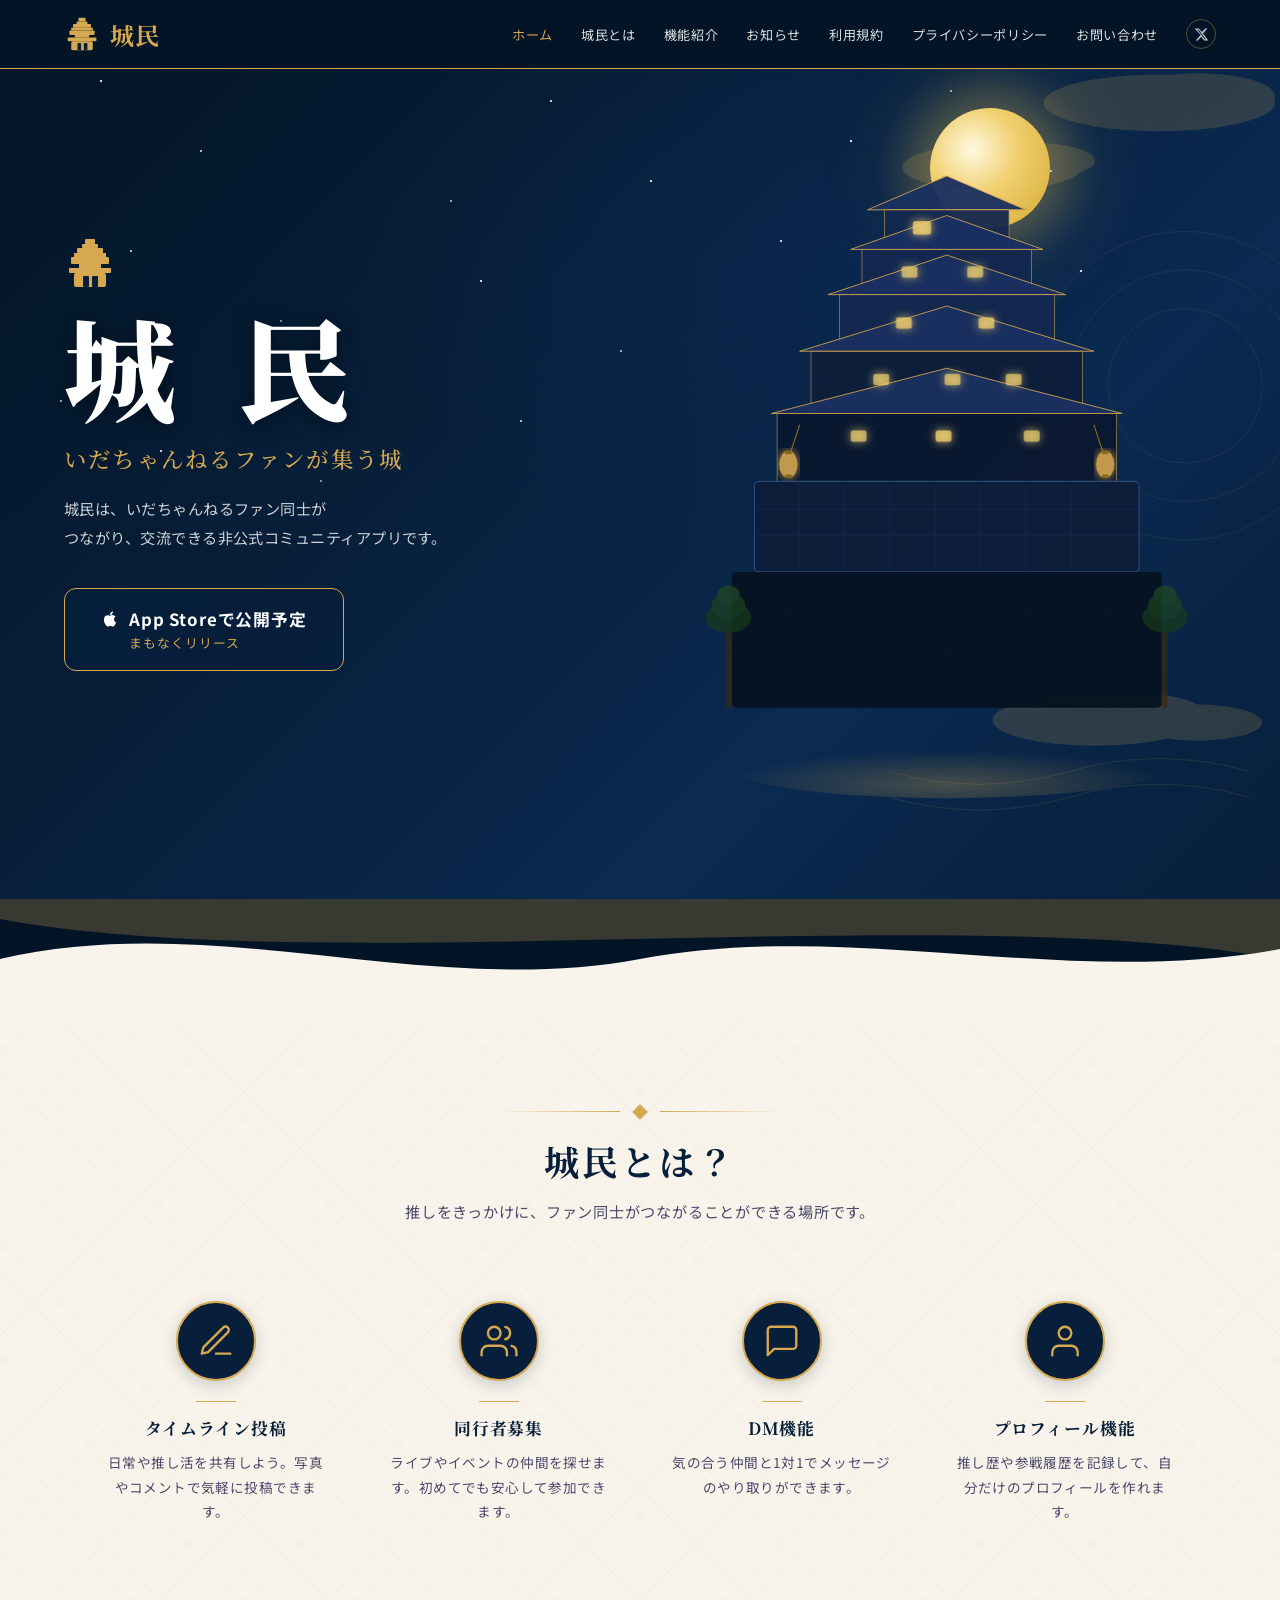
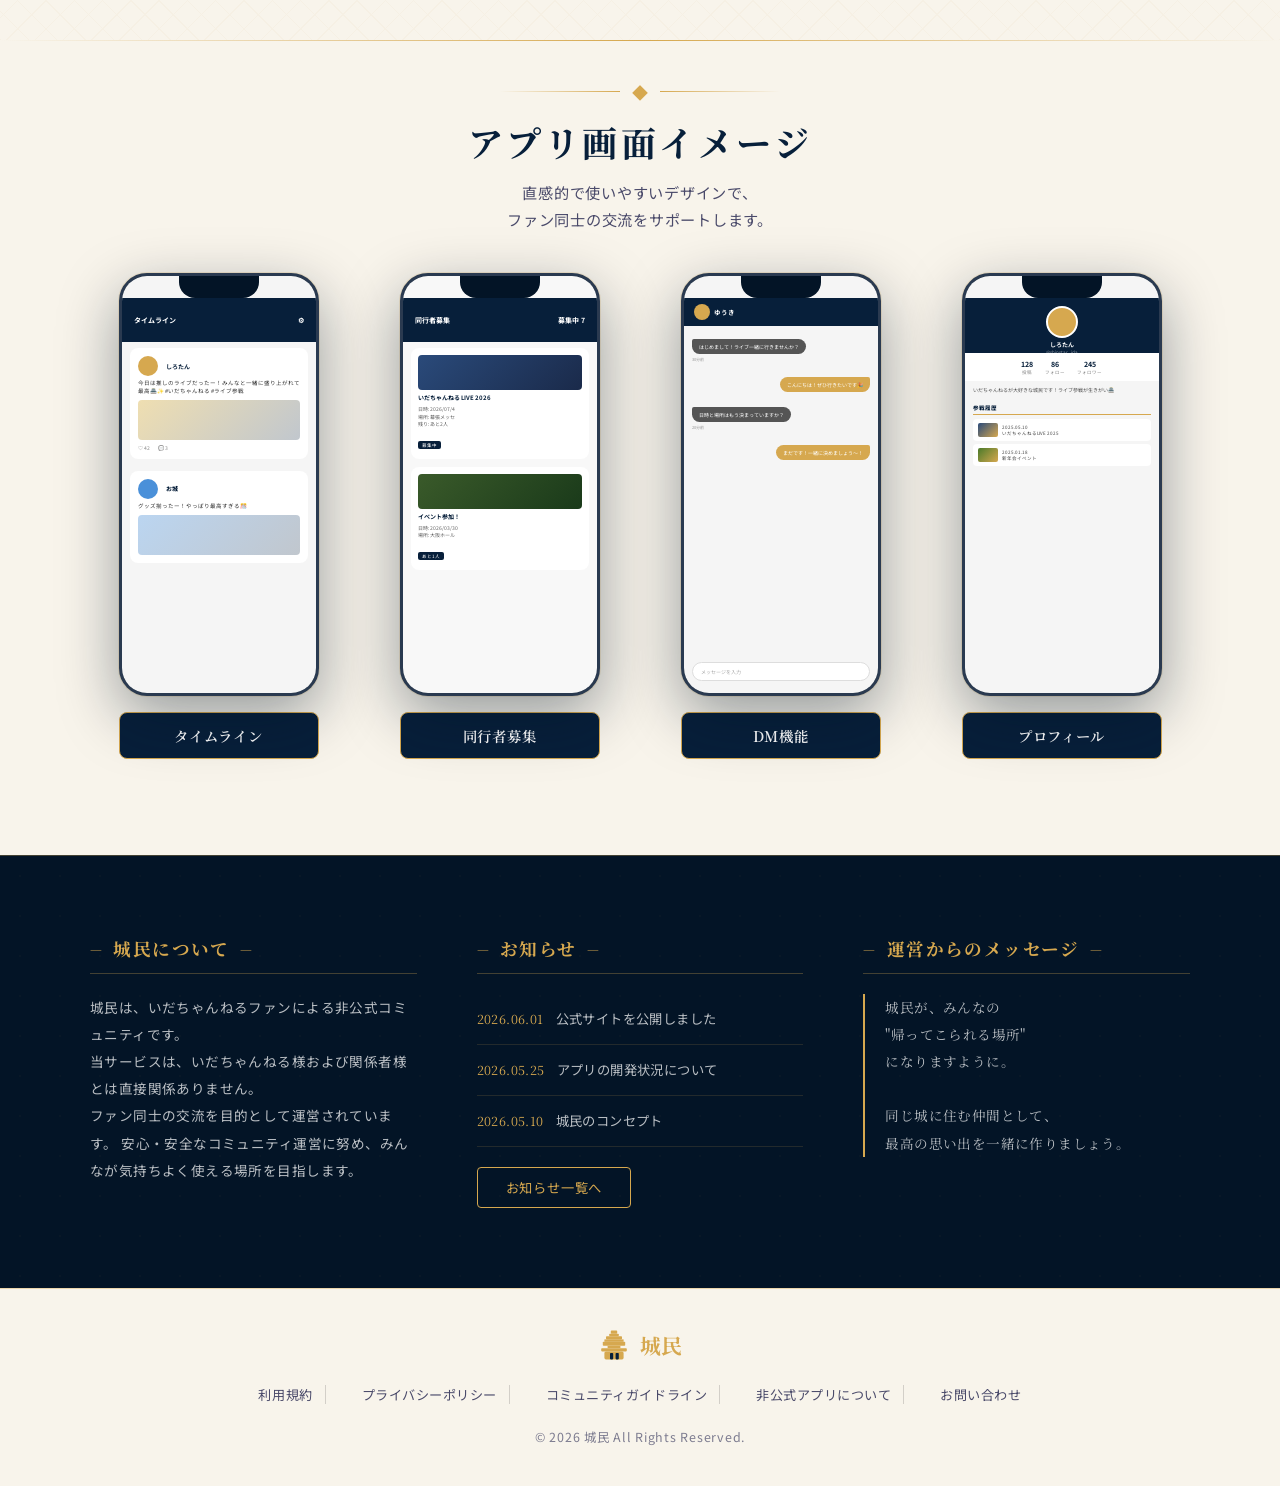
==== commit 1c91e6e0: "Add files via upload" ====
--- a/index.html
+++ b/index.html
@@ -35,6 +35,9 @@
       <a href="terms.html">利用規約</a>
       <a href="privacy.html">プライバシーポリシー</a>
       <a href="contact.html">お問い合わせ</a>
+      <a href="https://x.com/QwI502F3kt15702" target="_blank" rel="noopener noreferrer" class="nav-x-link" aria-label="X(Twitter)公式アカウント">
+        <svg width="15" height="15" viewBox="0 0 24 24" fill="currentColor" style="vertical-align:middle;display:block;"><path d="M18.244 2.25h3.308l-7.227 8.26 8.502 11.24H16.17l-4.714-6.231-5.401 6.231H2.744l7.73-8.835L1.254 2.25H8.08l4.253 5.622zm-1.161 17.52h1.833L7.084 4.126H5.117z"/></svg>
+      </a>
     </nav>
     <button class="hamburger" id="hamburger" aria-label="メニュー" aria-expanded="false">
       <span></span><span></span><span></span>
@@ -51,6 +54,10 @@
   <a href="terms.html">利用規約</a>
   <a href="privacy.html">プライバシーポリシー</a>
   <a href="contact.html">お問い合わせ</a>
+  <a href="https://x.com/QwI502F3kt15702" target="_blank" rel="noopener noreferrer" style="display:flex;align-items:center;gap:10px;">
+    <svg width="15" height="15" viewBox="0 0 24 24" fill="currentColor"><path d="M18.244 2.25h3.308l-7.227 8.26 8.502 11.24H16.17l-4.714-6.231-5.401 6.231H2.744l7.73-8.835L1.254 2.25H8.08l4.253 5.622zm-1.161 17.52h1.833L7.084 4.126H5.117z"/></svg>
+    X 公式アカウント
+  </a>
 </nav>
 
 <!-- ===== HERO ===== -->
--- a/style.css
+++ b/style.css
@@ -94,6 +94,25 @@
 
 nav a:hover {
   color: var(--gold);
+}
+
+.nav-x-link {
+  display: flex;
+  align-items: center;
+  justify-content: center;
+  width: 30px;
+  height: 30px;
+  border: 1px solid rgba(214,168,79,0.4);
+  border-radius: 50%;
+  color: rgba(255,255,255,0.75) !important;
+  transition: all 0.2s !important;
+  flex-shrink: 0;
+}
+
+.nav-x-link:hover {
+  color: var(--gold) !important;
+  border-color: var(--gold);
+  background: rgba(214,168,79,0.1);
 }
 
 .hamburger {
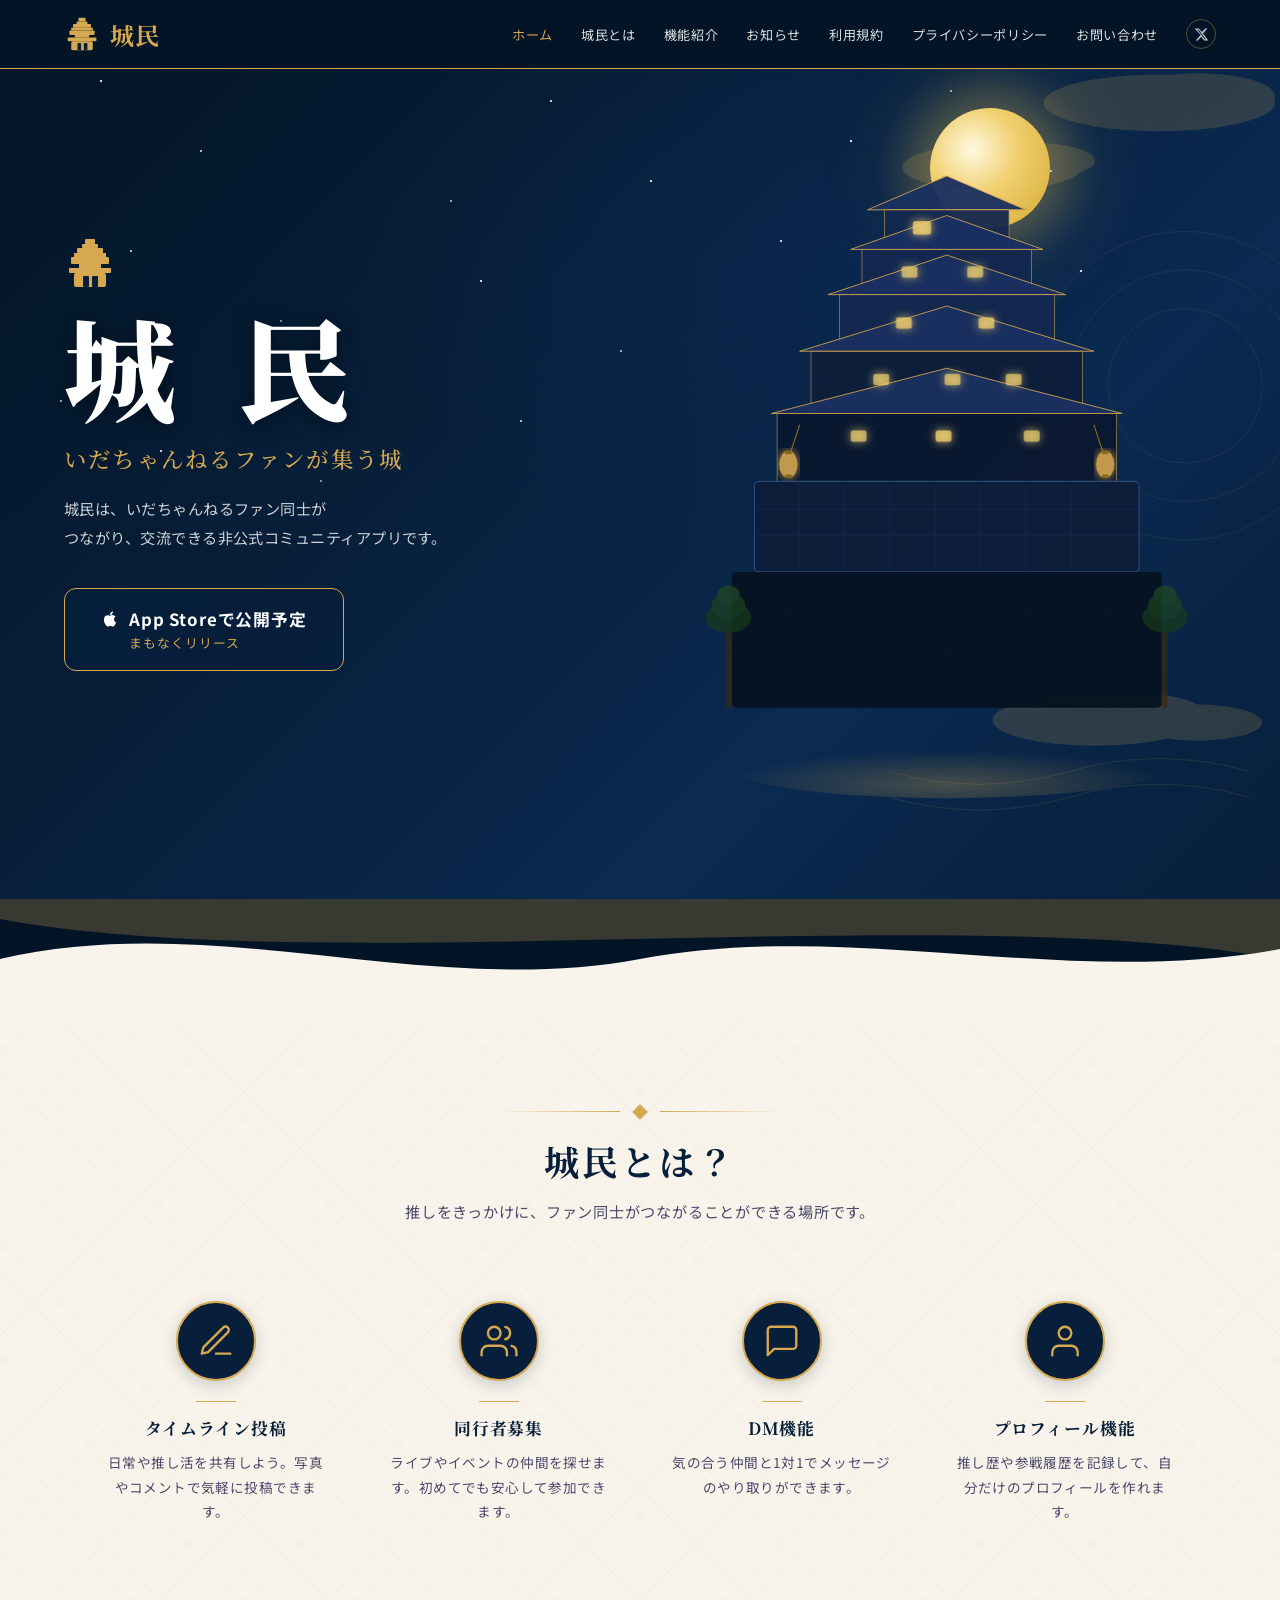
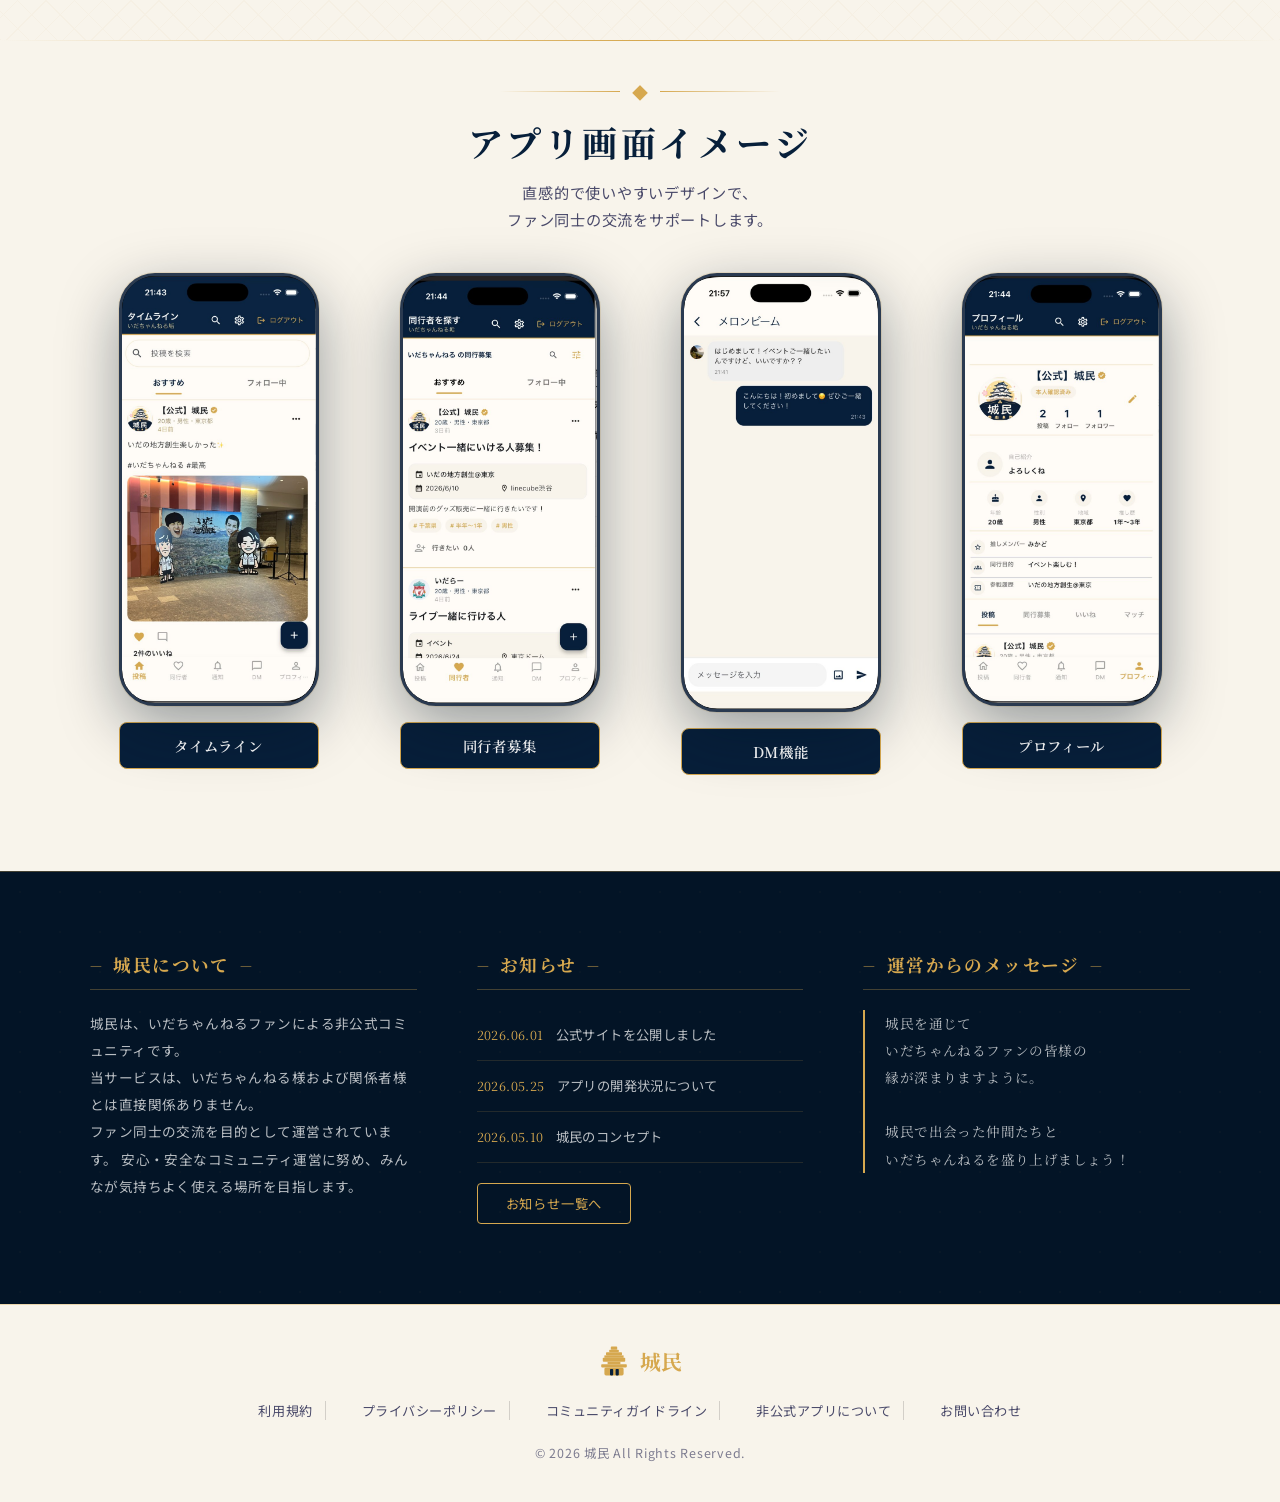
==== commit 29658598: "Add files via upload" ====
--- a/index.html
+++ b/index.html
@@ -325,132 +325,34 @@
 
     <div class="screens-grid">
 
-      <!-- タイムライン -->
+      <!-- ① タイムライン -->
       <div class="screen-item fade-in">
         <div class="iphone-mock">
-          <div class="iphone-screen screen-timeline">
-            <div class="screen-header-bar">
-              <span>タイムライン</span>
-              <span>⚙</span>
-            </div>
-            <!-- 投稿1 -->
-            <div class="screen-post">
-              <div style="display:flex;align-items:center;margin-bottom:4px;">
-                <div class="screen-post-avatar" style="background:#D6A84F;"></div>
-                <div class="screen-post-name" style="font-size:6px;font-weight:bold;color:#071F3A;margin-left:4px;">しろたん</div>
-              </div>
-              <div class="screen-post-text">今日は推しのライブだったー！みんなと一緒に盛り上がれて最高🏯✨ #いだちゃんねる #ライブ参戦</div>
-              <div class="screen-post-img"></div>
-              <div class="screen-post-actions">
-                <span>♡ 42</span>
-                <span>💬 3</span>
-              </div>
-            </div>
-            <!-- 投稿2 -->
-            <div class="screen-post">
-              <div style="display:flex;align-items:center;margin-bottom:4px;">
-                <div class="screen-post-avatar" style="background:#4a90d9;"></div>
-                <div class="screen-post-name" style="font-size:6px;font-weight:bold;color:#071F3A;margin-left:4px;">お城</div>
-              </div>
-              <div class="screen-post-text">グッズ揃ったー！やっぱり最高すぎる🎊</div>
-              <div class="screen-post-img" style="background:linear-gradient(135deg,#4a90d960,#071F3A40);"></div>
-            </div>
-          </div>
+          <img src="images/screen_timeline.png" alt="タイムライン画面"  />
         </div>
         <div class="screen-label-btn">タイムライン</div>
       </div>
 
-      <!-- 同行者募集 -->
+      <!-- ② 同行者募集 -->
       <div class="screen-item fade-in">
         <div class="iphone-mock">
-          <div class="iphone-screen screen-recruit">
-            <div class="screen-header-bar">
-              <span>同行者募集</span>
-              <span>募集中 7</span>
-            </div>
-            <div class="screen-recruit-card">
-              <div class="screen-recruit-thumb"></div>
-              <div class="screen-recruit-title">いだちゃんねる LIVE 2026</div>
-              <div class="screen-recruit-info">日時: 2026/07/4<br>場所: 幕張メッセ<br>残り: あと2人</div>
-              <div class="screen-recruit-badge">募集中</div>
-            </div>
-            <div class="screen-recruit-card" style="margin-top:2px;">
-              <div class="screen-recruit-thumb" style="background:linear-gradient(135deg,#3a5a2a,#1a3a1a);"></div>
-              <div class="screen-recruit-title">イベント参加！</div>
-              <div class="screen-recruit-info">日時: 2026/03/30<br>場所: 大阪ホール</div>
-              <div class="screen-recruit-badge">あと1人</div>
-            </div>
-          </div>
+          <img src="images/screen_recruit.png" alt="同行者募集画面"  />
         </div>
         <div class="screen-label-btn">同行者募集</div>
       </div>
 
-      <!-- DM機能 -->
+      <!-- ③ DM -->
+      <div class="screen-item fade-in">
+        <div class="iphone-mock" style="aspect-ratio: 670/1468;">
+          <img src="images/screen_dm.png" alt="DM画面" class="screen-dm-img" />
+        </div>
+        <div class="screen-label-btn">DM機能</div>
+      </div>
+
+      <!-- ④ プロフィール -->
       <div class="screen-item fade-in">
         <div class="iphone-mock">
-          <div class="iphone-screen screen-dm">
-            <div class="screen-dm-header">
-              <div class="screen-dm-avatar"></div>
-              <span>ゆうき</span>
-            </div>
-            <div style="padding: 4px 0; display:flex; flex-direction:column; gap:5px; margin-top:4px;">
-              <div class="screen-msg them">
-                <div class="screen-bubble">はじめまして！ライブ一緒に行きませんか？</div>
-                <span style="font-size:4px;color:#999;margin-top:2px;">30分前</span>
-              </div>
-              <div class="screen-msg me">
-                <div class="screen-bubble" style="background:#D6A84F;">こんにちは！ぜひ行きたいです🎉</div>
-              </div>
-              <div class="screen-msg them">
-                <div class="screen-bubble">日時と場所はもう決まっていますか？</div>
-                <span style="font-size:4px;color:#999;margin-top:2px;">20分前</span>
-              </div>
-              <div class="screen-msg me">
-                <div class="screen-bubble" style="background:#D6A84F;">まだです！一緒に決めましょう〜！</div>
-              </div>
-            </div>
-            <div style="position:absolute;bottom:12px;left:8px;right:8px;background:white;border-radius:10px;padding:5px 8px;font-size:5px;color:#aaa;border:0.5px solid #ddd;">メッセージを入力</div>
-          </div>
-        </div>
-        <div class="screen-label-btn">DM機能</div>
-      </div>
-
-      <!-- プロフィール -->
-      <div class="screen-item fade-in">
-        <div class="iphone-mock">
-          <div class="iphone-screen screen-profile">
-            <div class="screen-profile-header">
-              <div class="screen-profile-avatar"></div>
-              <div class="screen-profile-name">しろたん</div>
-              <div style="font-size:4.5px;color:rgba(255,255,255,0.6);">@shinstar_ida</div>
-            </div>
-            <div class="screen-profile-stats">
-              <div class="screen-stat">
-                <div class="screen-stat-num">128</div>
-                <div class="screen-stat-label">投稿</div>
-              </div>
-              <div class="screen-stat">
-                <div class="screen-stat-num">86</div>
-                <div class="screen-stat-label">フォロー</div>
-              </div>
-              <div class="screen-stat">
-                <div class="screen-stat-num">245</div>
-                <div class="screen-stat-label">フォロワー</div>
-              </div>
-            </div>
-            <div style="padding:5px 8px;font-size:5px;color:#555;line-height:1.5;">いだちゃんねるが大好きな城民です！ライブ参戦が生きがい🏯</div>
-            <div class="screen-profile-section">
-              <div class="screen-profile-section-title">参戦履歴</div>
-              <div class="screen-history-item">
-                <div class="screen-history-thumb"></div>
-                <div class="screen-history-text">2025.05.10<br>いだちゃんねるLIVE 2025</div>
-              </div>
-              <div class="screen-history-item">
-                <div class="screen-history-thumb" style="background:linear-gradient(135deg,#4a7a2a,#D6A84F);"></div>
-                <div class="screen-history-text">2025.01.18<br>新年会イベント</div>
-              </div>
-            </div>
-          </div>
+          <img src="images/screen_profile.png" alt="プロフィール画面"  />
         </div>
         <div class="screen-label-btn">プロフィール</div>
       </div>
@@ -458,6 +360,7 @@
     </div>
   </div>
 </section>
+
 
 <!-- ===== DARK SECTION ===== -->
 <section class="dark-section" id="news">
@@ -489,11 +392,11 @@
     <div class="dark-col">
       <h3 class="dark-col-title">運営からのメッセージ</h3>
       <p class="dark-message">
-        城民が、みんなの<br>
-        "帰ってこられる場所"<br>
-        になりますように。<br><br>
-        同じ城に住む仲間として、<br>
-        最高の思い出を一緒に作りましょう。
+        城民を通じて<br>
+        いだちゃんねるファンの皆様の<br>
+        縁が深まりますように。<br><br>
+        城民で出会った仲間たちと<br>
+        いだちゃんねるを盛り上げましょう！
       </p>
     </div>
 
--- a/style.css
+++ b/style.css
@@ -575,9 +575,9 @@
 .iphone-mock {
   width: 100%;
   max-width: 200px;
-  aspect-ratio: 9/19;
-  background: var(--navy-dark);
-  border-radius: 28px;
+  aspect-ratio: 390 / 844;
+  background: #000;
+  border-radius: 36px;
   border: 3px solid #2a3a50;
   position: relative;
   overflow: hidden;
@@ -588,16 +588,21 @@
 }
 
 .iphone-mock::before {
-  content: '';
-  position: absolute;
-  top: 0;
-  left: 50%;
-  transform: translateX(-50%);
-  width: 80px;
-  height: 22px;
-  background: var(--navy-dark);
-  border-radius: 0 0 16px 16px;
-  z-index: 10;
+  display: none;
+}
+
+.iphone-mock img {
+  width: 100%;
+  height: 100%;
+  object-fit: cover;
+  object-position: top center;
+  display: block;
+  border-radius: 33px;
+}
+
+/* DM画面は縦横比が若干異なるため個別調整 */
+.iphone-mock img.screen-dm-img {
+  object-fit: fill;
 }
 
 .iphone-screen {
@@ -1199,6 +1204,214 @@
   background: rgba(7,31,58,0.85);
   box-shadow: 0 4px 16px rgba(214,168,79,0.2);
   transform: translateY(-1px);
+}
+
+/* ===== 新モックアップ共通スタイル ===== */
+.ms-status {
+  height: 22px;
+  background: #071F3A;
+  flex-shrink: 0;
+}
+
+.ms-header {
+  background: #071F3A;
+  padding: 5px 10px 6px;
+  display: flex;
+  align-items: center;
+  justify-content: space-between;
+  border-bottom: 1px solid #D6A84F;
+  flex-shrink: 0;
+}
+
+.ms-header-title {
+  font-size: 7px;
+  font-weight: bold;
+  color: white;
+  letter-spacing: 0.03em;
+}
+
+.ms-header-sub {
+  font-size: 4px;
+  color: var(--gold);
+  margin-top: 1px;
+}
+
+.ms-icon-btn {
+  font-size: 7px;
+  color: rgba(255,255,255,0.8);
+  cursor: pointer;
+}
+
+.ms-search {
+  background: white;
+  border-radius: 12px;
+  margin: 5px 8px 4px;
+  padding: 4px 8px;
+  font-size: 5px;
+  color: #aaa;
+  border: 0.5px solid #e8e8e8;
+  flex-shrink: 0;
+}
+
+.ms-tab-row {
+  display: flex;
+  background: white;
+  border-bottom: 0.5px solid #eee;
+  flex-shrink: 0;
+}
+
+.ms-tab {
+  flex: 1;
+  text-align: center;
+  padding: 5px 0 4px;
+  font-size: 5px;
+  color: #aaa;
+}
+
+.ms-tab.active {
+  color: #D6A84F;
+  font-weight: bold;
+  border-bottom: 1.5px solid #D6A84F;
+}
+
+.ms-post {
+  background: white;
+  margin: 4px 6px;
+  border-radius: 8px;
+  padding: 7px 8px;
+  box-shadow: 0 1px 4px rgba(0,0,0,0.06);
+}
+
+.ms-post-top {
+  display: flex;
+  gap: 5px;
+  align-items: flex-start;
+  margin-bottom: 4px;
+}
+
+.ms-avatar {
+  width: 20px;
+  height: 20px;
+  border-radius: 50%;
+  flex-shrink: 0;
+  background: #ddd;
+}
+
+.ms-post-meta {
+  flex: 1;
+  min-width: 0;
+}
+
+.ms-uname {
+  font-size: 5.5px;
+  font-weight: bold;
+  color: #071F3A;
+}
+
+.ms-verified {
+  font-size: 5px;
+  color: #D6A84F;
+}
+
+.ms-age-loc {
+  font-size: 4px;
+  color: #888;
+  margin-top: 1px;
+}
+
+.ms-time {
+  font-size: 4px;
+  color: #D6A84F;
+  margin-top: 1px;
+}
+
+.ms-post-text {
+  font-size: 5px;
+  color: #333;
+  line-height: 1.5;
+  margin-bottom: 4px;
+}
+
+.ms-post-img-placeholder {
+  width: 100%;
+  height: 32px;
+  border-radius: 4px;
+  background: linear-gradient(135deg, #c8a06040, #071F3A30);
+  margin-bottom: 4px;
+}
+
+.ms-post-actions {
+  display: flex;
+  gap: 8px;
+  align-items: center;
+  margin-bottom: 2px;
+}
+
+.ms-heart-filled {
+  font-size: 5px;
+  color: #D6A84F;
+}
+
+.ms-comment {
+  font-size: 5px;
+  color: #888;
+}
+
+.ms-bottom-nav {
+  position: absolute;
+  bottom: 0;
+  left: 0;
+  right: 0;
+  background: white;
+  border-top: 0.5px solid #eee;
+  display: flex;
+  padding: 4px 0 6px;
+}
+
+.ms-nav-item {
+  flex: 1;
+  text-align: center;
+  font-size: 8px;
+  color: #bbb;
+  line-height: 1.2;
+}
+
+.ms-nav-item span {
+  display: block;
+  font-size: 3.5px;
+}
+
+.ms-nav-item.active {
+  color: #D6A84F;
+}
+
+/* 同行者カード */
+.ms-recruit-card {
+  background: white;
+  margin: 4px 6px;
+  border-radius: 8px;
+  padding: 7px 8px;
+  box-shadow: 0 1px 4px rgba(0,0,0,0.06);
+}
+
+.ms-event-box {
+  background: #f8f5ee;
+  border-radius: 5px;
+  padding: 4px 6px;
+  margin-bottom: 3px;
+}
+
+.ms-event-row {
+  font-size: 4.5px;
+  color: #444;
+}
+
+.ms-tag {
+  background: rgba(7,31,58,0.08);
+  color: #071F3A;
+  font-size: 4px;
+  padding: 1px 4px;
+  border-radius: 3px;
 }
 
 /* ===== RESPONSIVE ===== */
